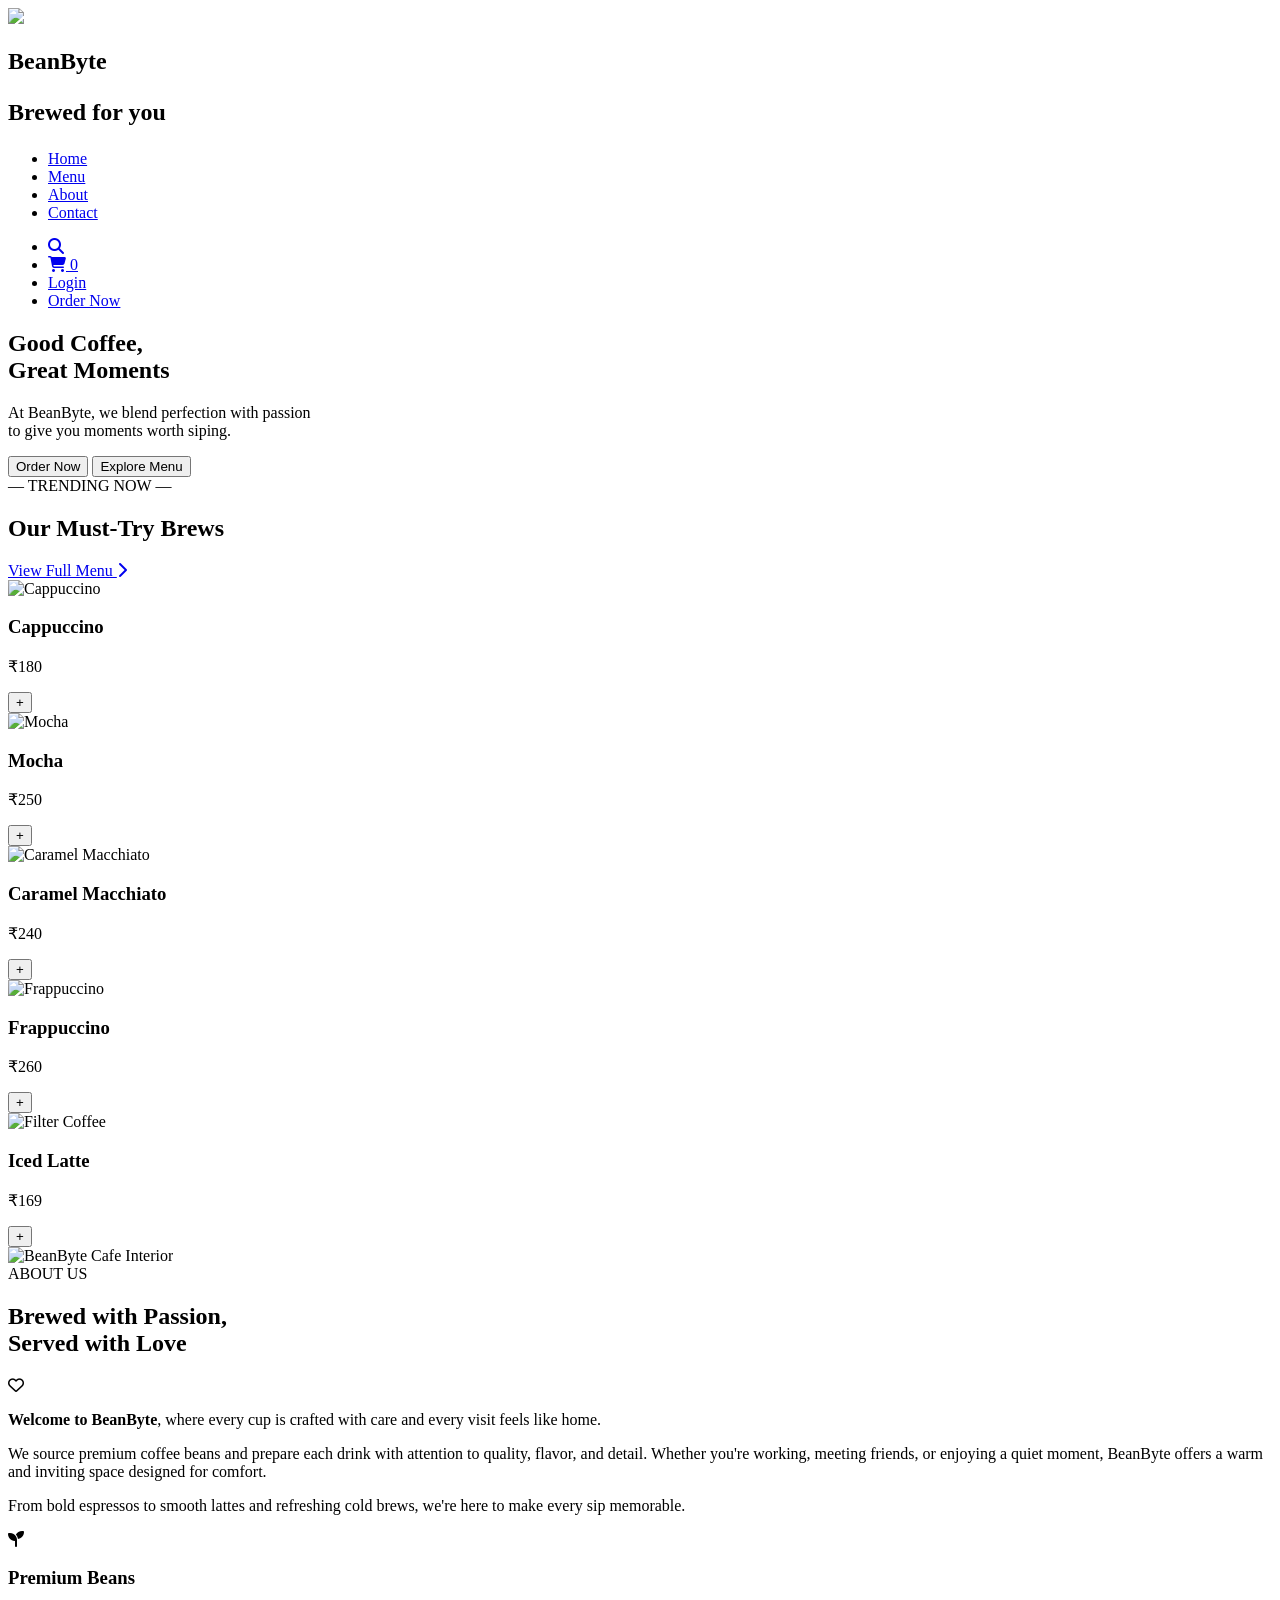
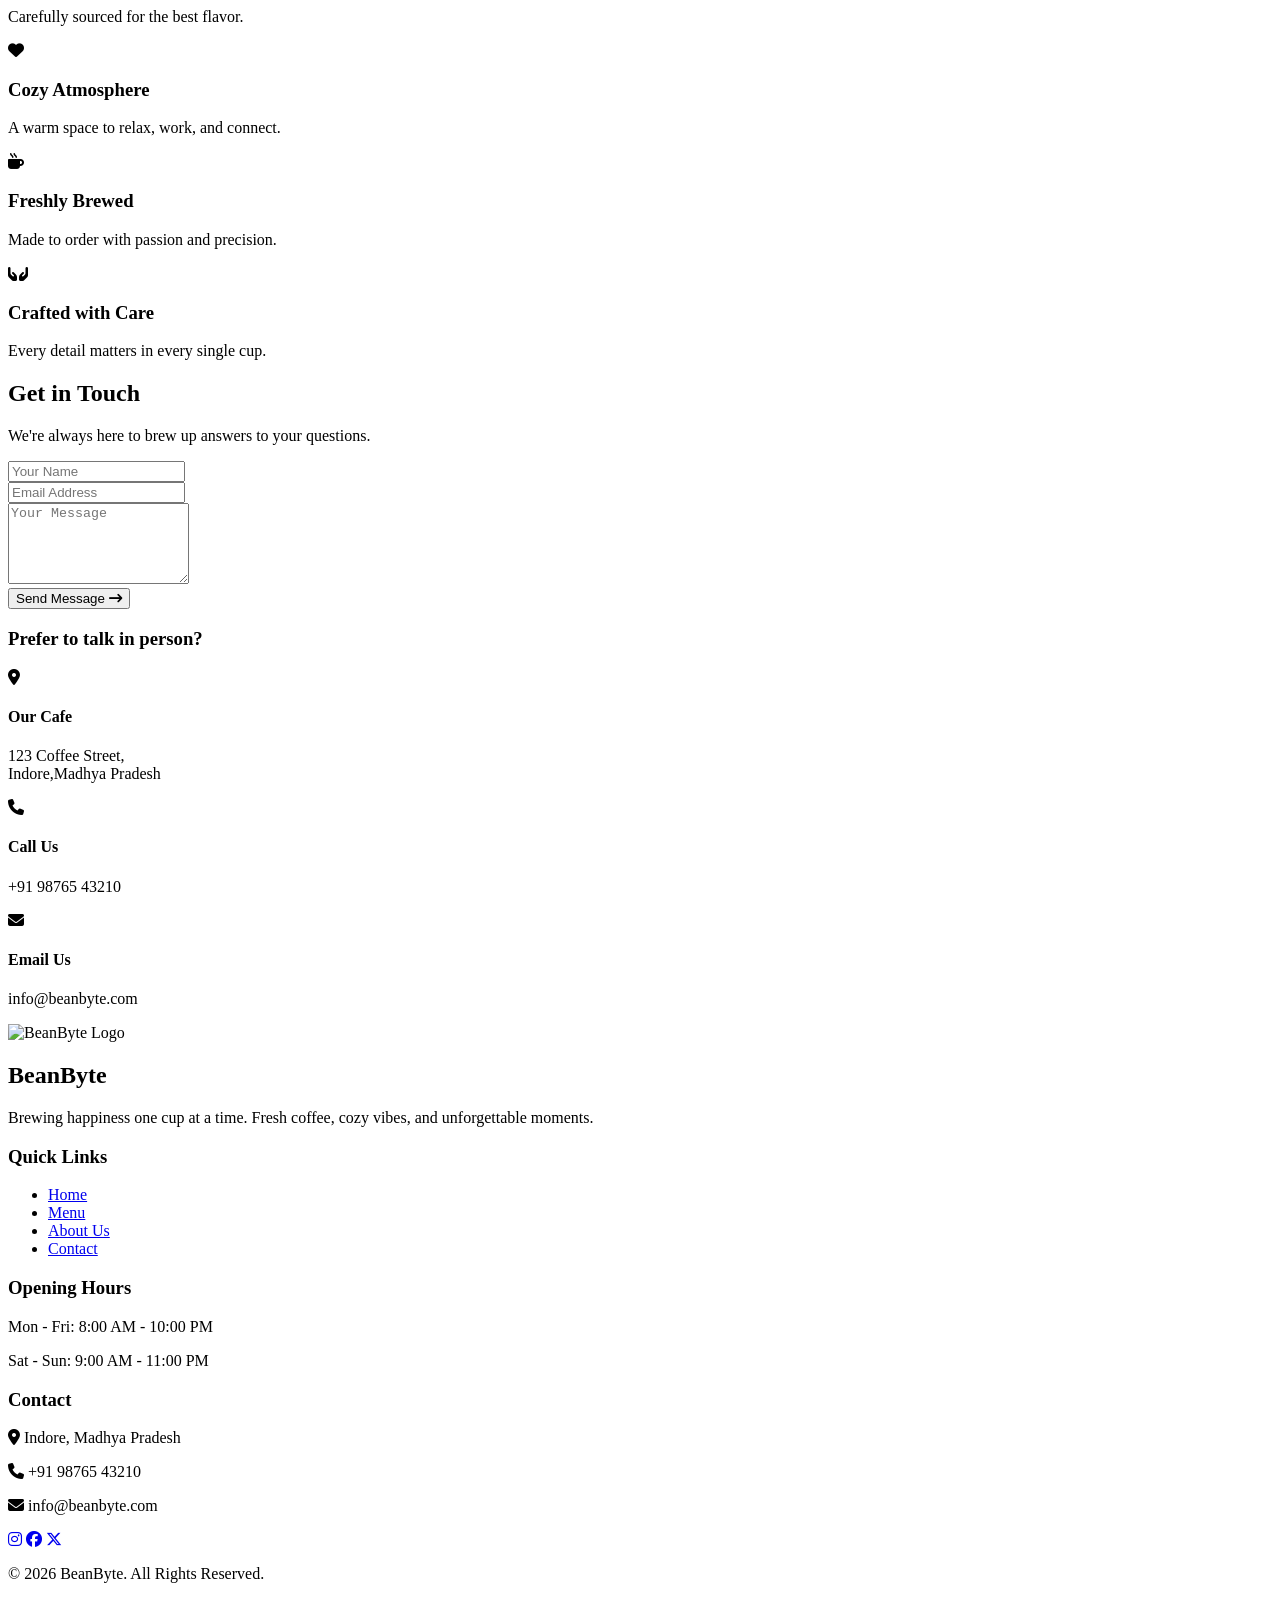
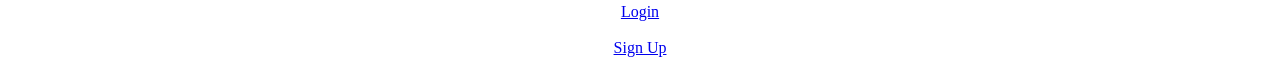
==== index.html @ 322aa50b "Update index.html" ====
<!DOCTYPE html>
<html lang="en">
<head>
    <meta charset="UTF-8">
    <meta name="viewport" content="width=device-width, initial-scale=1.0">
    <title>BeanByte Coffee Shop</title>

<link rel="stylesheet" href="style.css">

    <!-- Font Awesome (for cart icon) -->
    
    <link rel="stylesheet" href="https://cdnjs.cloudflare.com/ajax/libs/font-awesome/6.5.0/css/all.min.css">
</head>

<body>

<header>
    <nav class="navbar">

        <!-- Logo -->
        <div class="logo">
            <img src="logo.png">
            <h2>
     <span class="bean">Bean</span><span class="byte">Byte</span>
     <p class="tagline">Brewed for you</p>
</h2>


        </div>

        <!-- Navigation Links -->
        <ul class="nav-links">

            <li><a href="#home">Home</a></li>
            <li><a href="#">Menu</a></li>
            <li><a href="#about">About</a></li>
            <li><a href="#contact">Contact</a></li>
            
            </ul>
            <ul class="nav-actions">
            <li>
                <a href="#search">
                    <i class="fa-solid fa-magnifying-glass"></i>
                </a>
            </li>
            

            <!-- Cart Icon -->
            <li>
                <a href="#cart">
                    <i class="fa-solid fa-cart-shopping"></i>
                     <span id="cart-count">0</span>
                </a>
            </li>
            <li><a href="#"class="login-btn">Login</a></li>
            <li><a href="#">Order Now</a></li>

        </ul>

    </nav>
</header>

<!-- HERO SECTION -->
<section class="hero" id="home">

    <div class="hero-content">

        

        <h1><span class="coffee">Good Coffee,<br>Great</span>
             <span class="moments">Moments</span>
        </h1>

        <p>
            At BeanByte, we blend perfection with passion <br>
            to give you moments worth siping.
        </p>

        <div class="hero-buttons">
            <button>Order Now</button>
            <button>Explore Menu</button>
        </div>

    </div>

   

</section>
<section class="featured">
  
  <!-- New Header Section -->
  <div class="section-header">
    <!-- Centered Titles -->
    <div class="header-titles">
      <span class="trending-label">&mdash; TRENDING NOW &mdash;</span>
      <h2>Our Must-Try Brews</h2>
      <!-- Small decorative icon under the heading (replace with your actual icon/image) -->
     
    </div>

    <!-- Right-Aligned View Menu Button -->
    <a href="#" class="view-menu-link">
  View Full Menu 
  <span class="arrow-btn">
    <i class="fa-solid fa-chevron-right"></i>
  </span>
</a>
  </div>

  <!-- Your Existing Card Container -->
  <div class="card-container">

    <div class="card">
      <img src="cappuccino.jpeg" alt="Cappuccino">
      <h3>Cappuccino</h3>
      <p class="price">₹180</p>
      <button>+</button>
    </div>

    <div class="card">
      <img src="Mocha.png" alt="Mocha">
      <h3>Mocha</h3>
      <p class="price">₹250</p>
      <button>+</button>
    </div>

    <div class="card">
      <img src="Caramel Macchiato.png" alt="Caramel Macchiato">
      <h3>Caramel Macchiato</h3>
      <p class="price">₹240</p>
      <button>+</button>
    </div>

    <div class="card">
      <img src="Frappuccino.jpeg" alt="Frappuccino">
      <h3>Frappuccino</h3>
      <p class="price">₹260</p>
      <button>+</button>
    </div>

    <div class="card">
      <img src="Iced latte.png" alt="Filter Coffee">
      <h3>Iced Latte</h3>
      <p class="price">₹169</p>
      <button>+</button>
    </div>

  </div>




</section>


  <section id="about" class="about-section">
  <div class="about-container">
    
    <div class="about-main-content">
      
      <div class="about-image-col">
        <img src="cafe.jpeg" alt="BeanByte Cafe Interior">
      </div>
      
      <div class="about-text-col">
        <span class="about-sub-tag">ABOUT US</span>
        <h2>Brewed with Passion,<br>Served with Love</h2>
        
        <div class="about-divider">
          <span class="line"></span>
          <i class="fa-regular fa-heart"></i>
          <span class="line"></span>
        </div>
        
        <p><strong>Welcome to BeanByte</strong>, where every cup is crafted with care and every visit feels like home.</p>
        <p>We source premium coffee beans and prepare each drink with attention to quality, flavor, and detail. Whether you're working, meeting friends, or enjoying a quiet moment, BeanByte offers a warm and inviting space designed for comfort.</p>
        <p>From bold espressos to smooth lattes and refreshing cold brews, we're here to make every sip memorable.</p>
      </div>
      
    </div>

    <div class="about-features-grid">
      
      <div class="feature-card">
        <div class="feature-icon-circle">
          <i class="fa-solid fa-seedling"></i> </div>
        <h3>Premium Beans</h3>
        <p>Carefully sourced for the best flavor.</p>
      </div>

      <div class="feature-card">
        <div class="feature-icon-circle">
          <i class="fa-solid fa-heart"></i> </div>
        <h3>Cozy Atmosphere</h3>
        <p>A warm space to relax, work, and connect.</p>
      </div>

      <div class="feature-card">
        <div class="feature-icon-circle">
          <i class="fa-solid fa-mug-hot"></i> </div>
        <h3>Freshly Brewed</h3>
        <p>Made to order with passion and precision.</p>
      </div>

      <div class="feature-card">
        <div class="feature-icon-circle">
          <i class="fa-solid fa-hands-holding"></i> </div>
        <h3>Crafted with Care</h3>
        <p>Every detail matters in every single cup.</p>
      </div>

    </div>

  </div>
</section>



<section id="contact" class="contact-section">
  <div class="contact-container">
    
    <div class="contact-header">
      <h2>Get in Touch</h2>
      <p>We're always here to brew up answers to your questions.</p>
    </div>

    <div class="contact-content">
      
      <form action="#" method="post" class="contact-form">
        <div class="input-field">
          <input type="text" name="name" placeholder="Your Name" required>
        </div>

        <div class="input-field">
          <input type="email" name="email" placeholder="Email Address" required>
        </div>

        <div class="input-field">
          <textarea name="message" rows="5" placeholder="Your Message" required></textarea>
        </div>

        <button type="submit" class="send-message-btn">
          Send Message <i class="fa-solid fa-arrow-right-long"></i>
        </button>
      </form>

      <div class="contact-info-list">
        <h3>Prefer to talk in person?</h3>

        <div class="info-item">
          <div class="info-icon">
            <i class="fa-solid fa-location-dot"></i>
          </div>
          <div class="info-text">
            <h4>Our Cafe</h4>
            <p>123 Coffee Street,<br>Indore,Madhya Pradesh</p>
          </div>
        </div>

        <div class="info-item">
          <div class="info-icon">
            <i class="fa-solid fa-phone"></i>
          </div>
          <div class="info-text">
            <h4>Call Us</h4>
            <p>+91 98765 43210</p>
          </div>
        </div>

        <div class="info-item">
          <div class="info-icon">
            <i class="fa-solid fa-envelope"></i>
          </div>
          <div class="info-text">
            <h4>Email Us</h4>
            <p>info@beanbyte.com</p>
          </div>
        </div>
      </div>

    </div>
  </div>
</section>

<!-- Footer Section -->
<footer class="footer">

    <div class="footer-container">

        <!-- Logo & About -->
        <div class="footer-box">
              <div class="footer-logo">
        <img src="cup.png" alt="BeanByte Logo">
        <h2>BeanByte</h2>
    </div>
            <p>
                Brewing happiness one cup at a time.
                Fresh coffee, cozy vibes, and unforgettable moments.
            </p>
        </div>

        <!-- Quick Links -->
        <div class="footer-box">
            <h3>Quick Links</h3>
            <ul>
                <li><a href="#home">Home</a></li>
                <li><a href="#">Menu</a></li>
                <li><a href="#about">About Us</a></li>
      
                <li><a href="#contact">Contact</a></li>
            </ul>
        </div>

        <!-- Opening Hours -->
        <div class="footer-box">
            <h3>Opening Hours</h3>
            <p>Mon - Fri: 8:00 AM - 10:00 PM</p>
            <p>Sat - Sun: 9:00 AM - 11:00 PM</p>
        </div>

        <!-- Contact -->
      <!-- Contact -->
<div class="footer-box">
    <h3>Contact</h3>

    <p>
        <i class="fa-solid fa-location-dot"></i>
        Indore, Madhya Pradesh
    </p>

    <p>
        <i class="fa-solid fa-phone"></i>
        +91 98765 43210
    </p>

    <p>
        <i class="fa-solid fa-envelope"></i>
        info@beanbyte.com
    </p>
</div>
    </div>

    <!-- Social Media Icons -->
    <div class="social-icons">
        <a href="#"><i class="fa-brands fa-instagram"></i></a>
<a href="#"><i class="fa-brands fa-facebook"></i></a>
<a href="#"><i class="fa-brands fa-x-twitter"></i></a>
    </div>

    <!-- Copyright -->
    <div class="footer-bottom">
        <p>© 2026 BeanByte. All Rights Reserved.</p>
    </div>

</footer>

<script src="script.js"></script>
    <div style="text-align:center; margin:20px;">
    <a href="Login.html">Login</a>
    <br><br>
    <a href="signup.html">Sign Up</a>
</div>
</body>
    
</html>
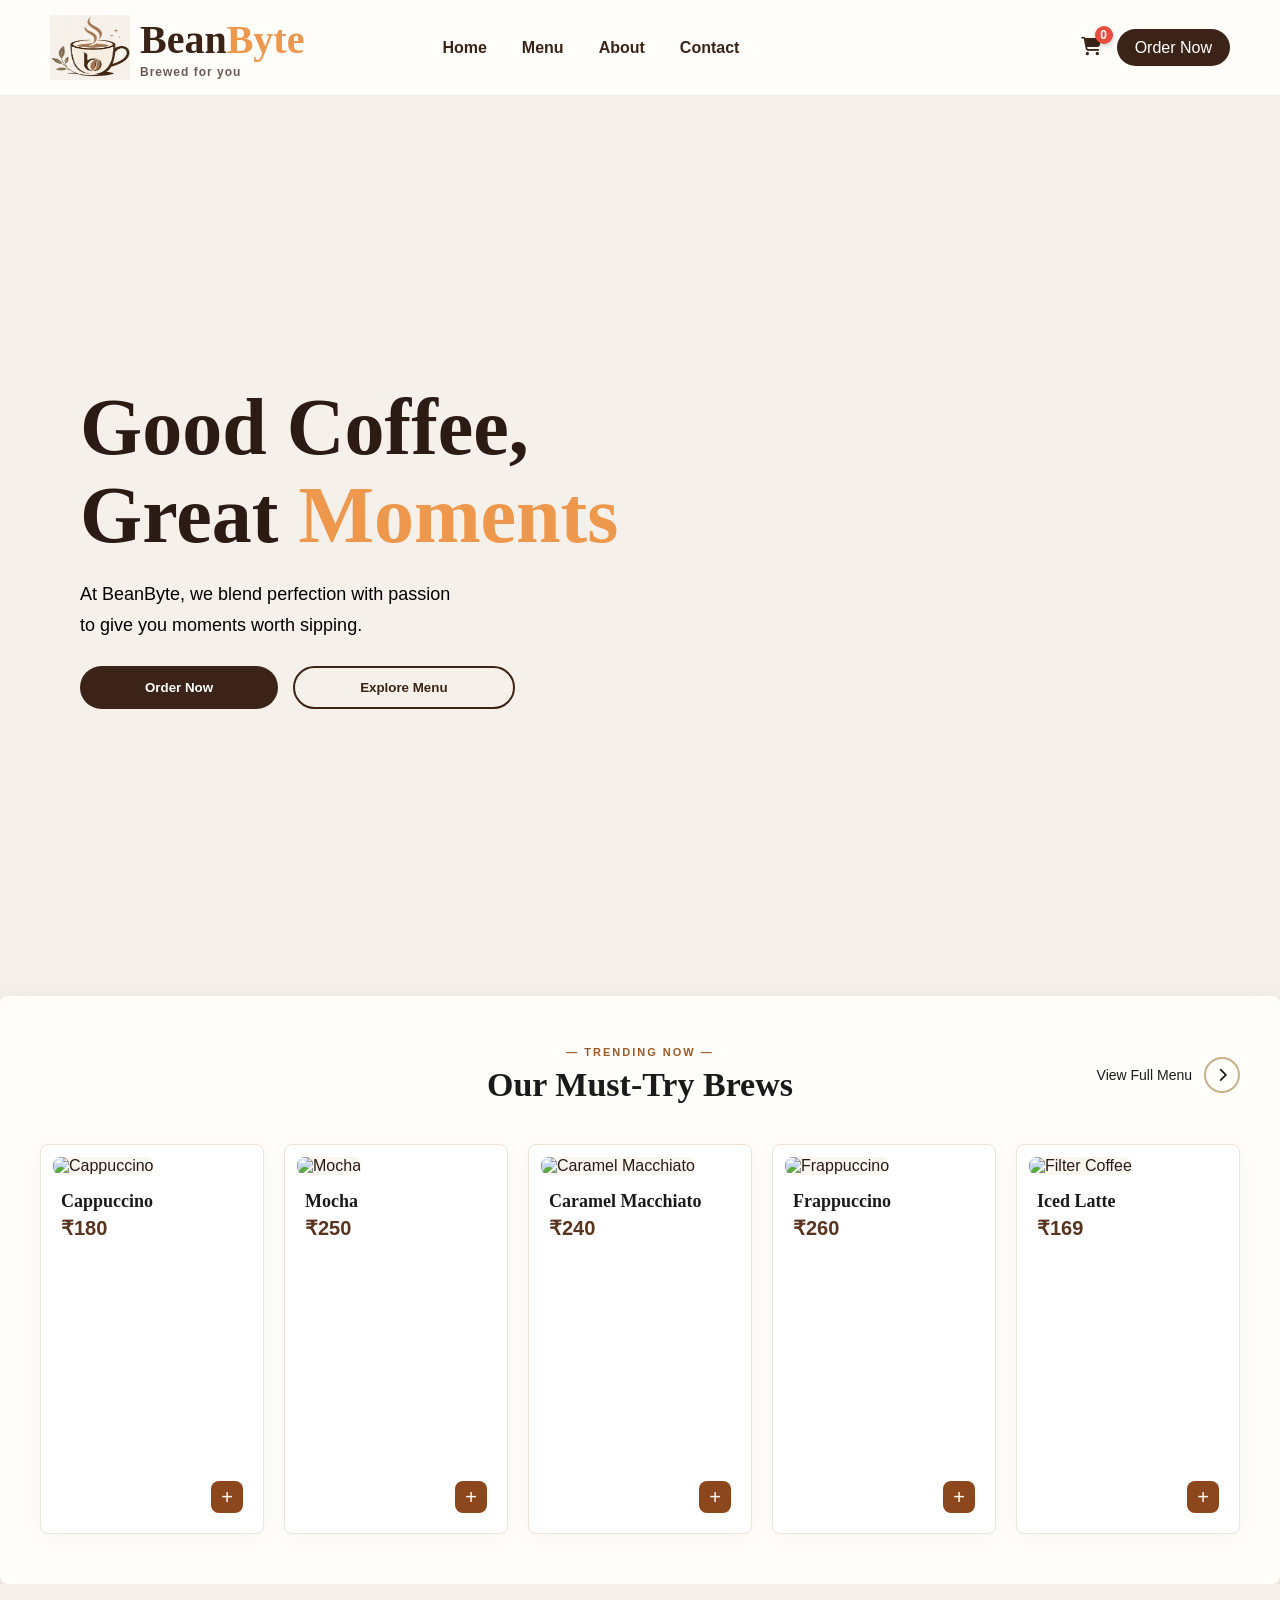
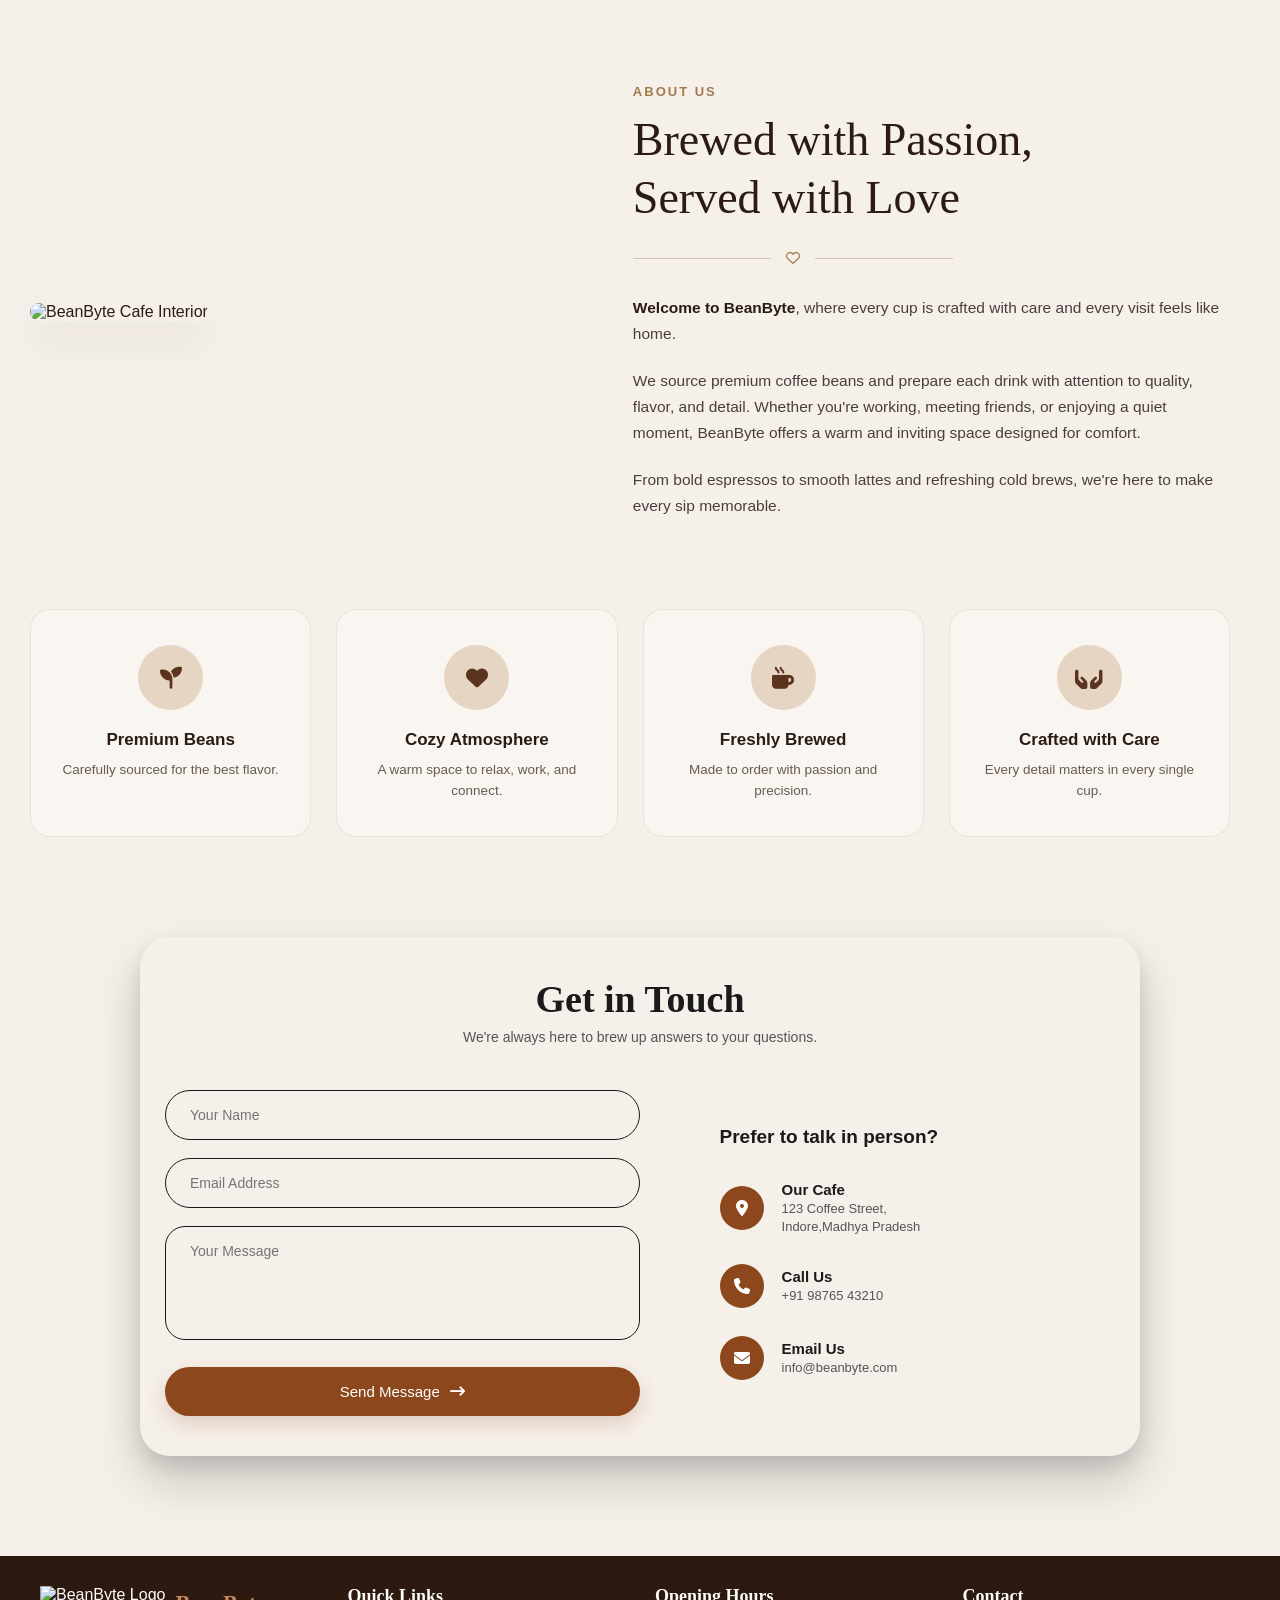
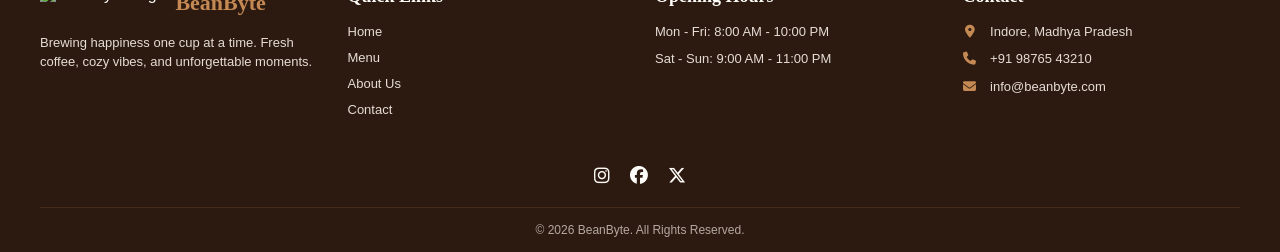
==== commit ee1d3346: "Add files via upload" ====
--- a/index.html
+++ b/index.html
@@ -1,365 +1,406 @@
-<!DOCTYPE html>
-<html lang="en">
-<head>
-    <meta charset="UTF-8">
-    <meta name="viewport" content="width=device-width, initial-scale=1.0">
-    <title>BeanByte Coffee Shop</title>
-
-<link rel="stylesheet" href="style.css">
-
-    <!-- Font Awesome (for cart icon) -->
-    
-    <link rel="stylesheet" href="https://cdnjs.cloudflare.com/ajax/libs/font-awesome/6.5.0/css/all.min.css">
-</head>
-
-<body>
-
-<header>
-    <nav class="navbar">
-
-        <!-- Logo -->
-        <div class="logo">
-            <img src="logo.png">
-            <h2>
-     <span class="bean">Bean</span><span class="byte">Byte</span>
-     <p class="tagline">Brewed for you</p>
-</h2>
-
-
-        </div>
-
-        <!-- Navigation Links -->
-        <ul class="nav-links">
-
-            <li><a href="#home">Home</a></li>
-            <li><a href="#">Menu</a></li>
-            <li><a href="#about">About</a></li>
-            <li><a href="#contact">Contact</a></li>
-            
-            </ul>
-            <ul class="nav-actions">
-            <li>
-                <a href="#search">
-                    <i class="fa-solid fa-magnifying-glass"></i>
-                </a>
-            </li>
-            
-
-            <!-- Cart Icon -->
-            <li>
-                <a href="#cart">
-                    <i class="fa-solid fa-cart-shopping"></i>
-                     <span id="cart-count">0</span>
-                </a>
-            </li>
-            <li><a href="#"class="login-btn">Login</a></li>
-            <li><a href="#">Order Now</a></li>
-
-        </ul>
-
-    </nav>
-</header>
-
-<!-- HERO SECTION -->
-<section class="hero" id="home">
-
-    <div class="hero-content">
-
-        
-
-        <h1><span class="coffee">Good Coffee,<br>Great</span>
-             <span class="moments">Moments</span>
-        </h1>
-
-        <p>
-            At BeanByte, we blend perfection with passion <br>
-            to give you moments worth siping.
-        </p>
-
-        <div class="hero-buttons">
-            <button>Order Now</button>
-            <button>Explore Menu</button>
-        </div>
-
-    </div>
-
-   
-
-</section>
-<section class="featured">
-  
-  <!-- New Header Section -->
-  <div class="section-header">
-    <!-- Centered Titles -->
-    <div class="header-titles">
-      <span class="trending-label">&mdash; TRENDING NOW &mdash;</span>
-      <h2>Our Must-Try Brews</h2>
-      <!-- Small decorative icon under the heading (replace with your actual icon/image) -->
-     
-    </div>
-
-    <!-- Right-Aligned View Menu Button -->
-    <a href="#" class="view-menu-link">
-  View Full Menu 
-  <span class="arrow-btn">
-    <i class="fa-solid fa-chevron-right"></i>
-  </span>
-</a>
-  </div>
-
-  <!-- Your Existing Card Container -->
-  <div class="card-container">
-
-    <div class="card">
-      <img src="cappuccino.jpeg" alt="Cappuccino">
-      <h3>Cappuccino</h3>
-      <p class="price">₹180</p>
-      <button>+</button>
-    </div>
-
-    <div class="card">
-      <img src="Mocha.png" alt="Mocha">
-      <h3>Mocha</h3>
-      <p class="price">₹250</p>
-      <button>+</button>
-    </div>
-
-    <div class="card">
-      <img src="Caramel Macchiato.png" alt="Caramel Macchiato">
-      <h3>Caramel Macchiato</h3>
-      <p class="price">₹240</p>
-      <button>+</button>
-    </div>
-
-    <div class="card">
-      <img src="Frappuccino.jpeg" alt="Frappuccino">
-      <h3>Frappuccino</h3>
-      <p class="price">₹260</p>
-      <button>+</button>
-    </div>
-
-    <div class="card">
-      <img src="Iced latte.png" alt="Filter Coffee">
-      <h3>Iced Latte</h3>
-      <p class="price">₹169</p>
-      <button>+</button>
-    </div>
-
-  </div>
-
-
-
-
-</section>
-
-
-  <section id="about" class="about-section">
-  <div class="about-container">
-    
-    <div class="about-main-content">
-      
-      <div class="about-image-col">
-        <img src="cafe.jpeg" alt="BeanByte Cafe Interior">
-      </div>
-      
-      <div class="about-text-col">
-        <span class="about-sub-tag">ABOUT US</span>
-        <h2>Brewed with Passion,<br>Served with Love</h2>
-        
-        <div class="about-divider">
-          <span class="line"></span>
-          <i class="fa-regular fa-heart"></i>
-          <span class="line"></span>
-        </div>
-        
-        <p><strong>Welcome to BeanByte</strong>, where every cup is crafted with care and every visit feels like home.</p>
-        <p>We source premium coffee beans and prepare each drink with attention to quality, flavor, and detail. Whether you're working, meeting friends, or enjoying a quiet moment, BeanByte offers a warm and inviting space designed for comfort.</p>
-        <p>From bold espressos to smooth lattes and refreshing cold brews, we're here to make every sip memorable.</p>
-      </div>
-      
-    </div>
-
-    <div class="about-features-grid">
-      
-      <div class="feature-card">
-        <div class="feature-icon-circle">
-          <i class="fa-solid fa-seedling"></i> </div>
-        <h3>Premium Beans</h3>
-        <p>Carefully sourced for the best flavor.</p>
-      </div>
-
-      <div class="feature-card">
-        <div class="feature-icon-circle">
-          <i class="fa-solid fa-heart"></i> </div>
-        <h3>Cozy Atmosphere</h3>
-        <p>A warm space to relax, work, and connect.</p>
-      </div>
-
-      <div class="feature-card">
-        <div class="feature-icon-circle">
-          <i class="fa-solid fa-mug-hot"></i> </div>
-        <h3>Freshly Brewed</h3>
-        <p>Made to order with passion and precision.</p>
-      </div>
-
-      <div class="feature-card">
-        <div class="feature-icon-circle">
-          <i class="fa-solid fa-hands-holding"></i> </div>
-        <h3>Crafted with Care</h3>
-        <p>Every detail matters in every single cup.</p>
-      </div>
-
-    </div>
-
-  </div>
-</section>
-
-
-
-<section id="contact" class="contact-section">
-  <div class="contact-container">
-    
-    <div class="contact-header">
-      <h2>Get in Touch</h2>
-      <p>We're always here to brew up answers to your questions.</p>
-    </div>
-
-    <div class="contact-content">
-      
-      <form action="#" method="post" class="contact-form">
-        <div class="input-field">
-          <input type="text" name="name" placeholder="Your Name" required>
-        </div>
-
-        <div class="input-field">
-          <input type="email" name="email" placeholder="Email Address" required>
-        </div>
-
-        <div class="input-field">
-          <textarea name="message" rows="5" placeholder="Your Message" required></textarea>
-        </div>
-
-        <button type="submit" class="send-message-btn">
-          Send Message <i class="fa-solid fa-arrow-right-long"></i>
-        </button>
-      </form>
-
-      <div class="contact-info-list">
-        <h3>Prefer to talk in person?</h3>
-
-        <div class="info-item">
-          <div class="info-icon">
-            <i class="fa-solid fa-location-dot"></i>
-          </div>
-          <div class="info-text">
-            <h4>Our Cafe</h4>
-            <p>123 Coffee Street,<br>Indore,Madhya Pradesh</p>
-          </div>
-        </div>
-
-        <div class="info-item">
-          <div class="info-icon">
-            <i class="fa-solid fa-phone"></i>
-          </div>
-          <div class="info-text">
-            <h4>Call Us</h4>
-            <p>+91 98765 43210</p>
-          </div>
-        </div>
-
-        <div class="info-item">
-          <div class="info-icon">
-            <i class="fa-solid fa-envelope"></i>
-          </div>
-          <div class="info-text">
-            <h4>Email Us</h4>
-            <p>info@beanbyte.com</p>
-          </div>
-        </div>
-      </div>
-
-    </div>
-  </div>
-</section>
-
-<!-- Footer Section -->
-<footer class="footer">
-
-    <div class="footer-container">
-
-        <!-- Logo & About -->
-        <div class="footer-box">
-              <div class="footer-logo">
-        <img src="cup.png" alt="BeanByte Logo">
-        <h2>BeanByte</h2>
-    </div>
-            <p>
-                Brewing happiness one cup at a time.
-                Fresh coffee, cozy vibes, and unforgettable moments.
-            </p>
-        </div>
-
-        <!-- Quick Links -->
-        <div class="footer-box">
-            <h3>Quick Links</h3>
-            <ul>
-                <li><a href="#home">Home</a></li>
-                <li><a href="#">Menu</a></li>
-                <li><a href="#about">About Us</a></li>
-      
-                <li><a href="#contact">Contact</a></li>
-            </ul>
-        </div>
-
-        <!-- Opening Hours -->
-        <div class="footer-box">
-            <h3>Opening Hours</h3>
-            <p>Mon - Fri: 8:00 AM - 10:00 PM</p>
-            <p>Sat - Sun: 9:00 AM - 11:00 PM</p>
-        </div>
-
-        <!-- Contact -->
-      <!-- Contact -->
-<div class="footer-box">
-    <h3>Contact</h3>
-
-    <p>
-        <i class="fa-solid fa-location-dot"></i>
-        Indore, Madhya Pradesh
-    </p>
-
-    <p>
-        <i class="fa-solid fa-phone"></i>
-        +91 98765 43210
-    </p>
-
-    <p>
-        <i class="fa-solid fa-envelope"></i>
-        info@beanbyte.com
-    </p>
-</div>
-    </div>
-
-    <!-- Social Media Icons -->
-    <div class="social-icons">
-        <a href="#"><i class="fa-brands fa-instagram"></i></a>
-<a href="#"><i class="fa-brands fa-facebook"></i></a>
-<a href="#"><i class="fa-brands fa-x-twitter"></i></a>
-    </div>
-
-    <!-- Copyright -->
-    <div class="footer-bottom">
-        <p>© 2026 BeanByte. All Rights Reserved.</p>
-    </div>
-
-</footer>
-
-<script src="script.js"></script>
-    <div style="text-align:center; margin:20px;">
-    <a href="Login.html">Login</a>
-    <br><br>
-    <a href="signup.html">Sign Up</a>
-</div>
-</body>
-    
-</html>
+<!DOCTYPE html>
+<html lang="en">
+<head>
+    <meta charset="UTF-8">
+    <meta name="viewport" content="width=device-width, initial-scale=1.0">
+    <title>BeanByte Coffee Shop</title>
+
+<link rel="stylesheet" href="style.css">
+
+    <!-- Font Awesome (for cart icon) -->
+    
+    <link rel="stylesheet" href="https://cdnjs.cloudflare.com/ajax/libs/font-awesome/6.5.0/css/all.min.css">
+</head>
+
+<body>
+
+<header>
+    <nav class="navbar">
+
+        <!-- Logo -->
+        <div class="logo">
+            <img src="logo.png">
+            <h2>
+     <span class="bean">Bean</span><span class="byte">Byte</span>
+     <p class="tagline">Brewed for you</p>
+</h2>
+
+
+        </div>
+
+        <!-- Navigation Links -->
+        <ul class="nav-links">
+
+            <li><a href="index.html">Home</a></li>
+            <li><a href="menu.html">Menu</a></li>
+            <li><a href="about.html">About</a></li>
+            <li><a href="contact.html">Contact</a></li>
+            
+            </ul>
+            <ul class="nav-actions">
+            
+
+            <!-- Cart Icon -->
+            <li>
+                <a href="#cart" id="cart-button">
+                    <i class="fa-solid fa-cart-shopping"></i>
+                     <span id="cart-count">0</span>
+                </a>
+            </li>
+            <li><a href="#" id="place-order-btn">Order Now</a></li>
+
+        </ul>
+
+    </nav>
+</header>
+
+<section class="cart-panel" id="cart-panel">
+  <div class="cart-panel-content">
+    <button class="close-cart-btn" id="close-cart-btn">&times;</button>
+    <h2>Your Cart</h2>
+    <div id="cart-items" class="cart-items"></div>
+    <form class="checkout-form" id="checkout-form">
+      <div class="checkout-grid">
+        <label>
+          Name
+          <input type="text" id="customer-name" placeholder="Your name" required>
+        </label>
+        <label>
+          Phone
+          <input type="tel" id="customer-phone" placeholder="+91 98765 43210" required>
+        </label>
+      </div>
+      <label>
+        Order type
+        <select id="fulfillment">
+          <option value="pickup">Pickup</option>
+          <option value="dine-in">Dine-in</option>
+        </select>
+      </label>
+    </form>
+    <div class="cart-footer">
+      <div class="cart-summary">Total: &#8377;<span id="cart-total">0</span></div>
+      <button id="confirm-order-btn" class="confirm-order-btn">Place Order</button>
+    </div>
+  </div>
+</section>
+
+<!-- HERO SECTION -->
+<section class="hero" id="home">
+
+    <div class="hero-content">
+
+        
+
+        <h1><span class="coffee">Good Coffee,<br>Great</span>
+             <span class="moments">Moments</span>
+        </h1>
+
+        <p>
+            At BeanByte, we blend perfection with passion <br>
+            to give you moments worth sipping.
+        </p>
+
+        <div class="hero-buttons">
+            <button>Order Now</button>
+            <button>Explore Menu</button>
+        </div>
+
+    </div>
+
+   
+
+</section>
+<section class="featured">
+  
+  <!-- New Header Section -->
+  <div class="section-header">
+    <!-- Centered Titles -->
+    <div class="header-titles">
+      <span class="trending-label">&mdash; TRENDING NOW &mdash;</span>
+      <h2>Our Must-Try Brews</h2>
+      <!-- Small decorative icon under the heading (replace with your actual icon/image) -->
+     
+    </div>
+
+    <!-- Right-Aligned View Menu Button -->
+    <a href="menu.html" class="view-menu-link">
+  View Full Menu 
+  <span class="arrow-btn">
+    <i class="fa-solid fa-chevron-right"></i>
+  </span>
+</a>
+  </div>
+
+  <!-- Your Existing Card Container -->
+  <div class="card-container">
+
+    <div class="card" data-id="cappuccino" data-price="180">
+      <img src="cappuccino.jpeg" alt="Cappuccino">
+      <h3>Cappuccino</h3>
+      <p class="price">&#8377;180</p>
+      <button>+</button>
+    </div>
+
+    <div class="card" data-id="mocha" data-price="250">
+      <img src="Mocha.png" alt="Mocha">
+      <h3>Mocha</h3>
+      <p class="price">&#8377;250</p>
+      <button>+</button>
+    </div>
+
+    <div class="card" data-id="caramel_macchiato" data-price="240">
+      <img src="Caramel Macchiato.png" alt="Caramel Macchiato">
+      <h3>Caramel Macchiato</h3>
+      <p class="price">&#8377;240</p>
+      <button>+</button>
+    </div>
+
+    <div class="card" data-id="frappuccino" data-price="260">
+      <img src="Frappuccino.jpeg" alt="Frappuccino">
+      <h3>Frappuccino</h3>
+      <p class="price">&#8377;260</p>
+      <button>+</button>
+    </div>
+
+    <div class="card" data-id="iced_latte" data-price="169">
+      <img src="Iced latte.png" alt="Filter Coffee">
+      <h3>Iced Latte</h3>
+      <p class="price">&#8377;169</p>
+      <button>+</button>
+    </div>
+
+  </div>
+
+
+
+
+</section>
+
+
+  <section id="about" class="about-section">
+  <div class="about-container">
+    
+    <div class="about-main-content">
+      
+      <div class="about-image-col">
+        <img src="cafe.jpeg" alt="BeanByte Cafe Interior">
+      </div>
+      
+      <div class="about-text-col">
+        <span class="about-sub-tag">ABOUT US</span>
+        <h2>Brewed with Passion,<br>Served with Love</h2>
+        
+        <div class="about-divider">
+          <span class="line"></span>
+          <i class="fa-regular fa-heart"></i>
+          <span class="line"></span>
+        </div>
+        
+        <p><strong>Welcome to BeanByte</strong>, where every cup is crafted with care and every visit feels like home.</p>
+        <p>We source premium coffee beans and prepare each drink with attention to quality, flavor, and detail. Whether you're working, meeting friends, or enjoying a quiet moment, BeanByte offers a warm and inviting space designed for comfort.</p>
+        <p>From bold espressos to smooth lattes and refreshing cold brews, we're here to make every sip memorable.</p>
+      </div>
+      
+    </div>
+
+    <div class="about-features-grid">
+      
+      <div class="feature-card">
+        <div class="feature-icon-circle">
+          <i class="fa-solid fa-seedling"></i> </div>
+        <h3>Premium Beans</h3>
+        <p>Carefully sourced for the best flavor.</p>
+      </div>
+
+      <div class="feature-card">
+        <div class="feature-icon-circle">
+          <i class="fa-solid fa-heart"></i> </div>
+        <h3>Cozy Atmosphere</h3>
+        <p>A warm space to relax, work, and connect.</p>
+      </div>
+
+      <div class="feature-card">
+        <div class="feature-icon-circle">
+          <i class="fa-solid fa-mug-hot"></i> </div>
+        <h3>Freshly Brewed</h3>
+        <p>Made to order with passion and precision.</p>
+      </div>
+
+      <div class="feature-card">
+        <div class="feature-icon-circle">
+          <i class="fa-solid fa-hands-holding"></i> </div>
+        <h3>Crafted with Care</h3>
+        <p>Every detail matters in every single cup.</p>
+      </div>
+
+    </div>
+
+  </div>
+</section>
+
+
+
+<section id="contact" class="contact-section">
+  <div class="contact-container">
+    
+    <div class="contact-header">
+      <h2>Get in Touch</h2>
+      <p>We're always here to brew up answers to your questions.</p>
+    </div>
+
+    <div class="contact-content">
+      
+      <form action="#" method="post" class="contact-form">
+        <div class="input-field">
+          <input type="text" name="name" placeholder="Your Name" required>
+        </div>
+
+        <div class="input-field">
+          <input type="email" name="email" placeholder="Email Address" required>
+        </div>
+
+        <div class="input-field">
+          <textarea name="message" rows="5" placeholder="Your Message" required></textarea>
+        </div>
+
+        <button type="submit" class="send-message-btn">
+          Send Message <i class="fa-solid fa-arrow-right-long"></i>
+        </button>
+      </form>
+
+      <div class="contact-info-list">
+        <h3>Prefer to talk in person?</h3>
+
+        <div class="info-item">
+          <div class="info-icon">
+            <i class="fa-solid fa-location-dot"></i>
+          </div>
+          <div class="info-text">
+            <h4>Our Cafe</h4>
+            <p>123 Coffee Street,<br>Indore,Madhya Pradesh</p>
+          </div>
+        </div>
+
+        <div class="info-item">
+          <div class="info-icon">
+            <i class="fa-solid fa-phone"></i>
+          </div>
+          <div class="info-text">
+            <h4>Call Us</h4>
+            <p>+91 98765 43210</p>
+          </div>
+        </div>
+
+        <div class="info-item">
+          <div class="info-icon">
+            <i class="fa-solid fa-envelope"></i>
+          </div>
+          <div class="info-text">
+            <h4>Email Us</h4>
+            <p>info@beanbyte.com</p>
+          </div>
+        </div>
+      </div>
+
+    </div>
+  </div>
+</section>
+
+<!-- Footer Section -->
+<footer class="footer">
+
+    <div class="footer-container">
+
+        <!-- Logo & About -->
+        <div class="footer-box">
+              <div class="footer-logo">
+        <img src="cup.png" alt="BeanByte Logo">
+        <h2>BeanByte</h2>
+    </div>
+            <p>
+                Brewing happiness one cup at a time.
+                Fresh coffee, cozy vibes, and unforgettable moments.
+            </p>
+        </div>
+
+        <!-- Quick Links -->
+        <div class="footer-box">
+            <h3>Quick Links</h3>
+            <ul>
+                <li><a href="index.html">Home</a></li>
+                <li><a href="menu.html">Menu</a></li>
+                <li><a href="about.html">About Us</a></li>
+      
+                <li><a href="contact.html">Contact</a></li>
+            </ul>
+        </div>
+
+        <!-- Opening Hours -->
+        <div class="footer-box">
+            <h3>Opening Hours</h3>
+            <p>Mon - Fri: 8:00 AM - 10:00 PM</p>
+            <p>Sat - Sun: 9:00 AM - 11:00 PM</p>
+        </div>
+
+        <!-- Contact -->
+      <!-- Contact -->
+<div class="footer-box">
+    <h3>Contact</h3>
+
+    <p>
+        <i class="fa-solid fa-location-dot"></i>
+        Indore, Madhya Pradesh
+    </p>
+
+    <p>
+        <i class="fa-solid fa-phone"></i>
+        +91 98765 43210
+    </p>
+
+    <p>
+        <i class="fa-solid fa-envelope"></i>
+        info@beanbyte.com
+    </p>
+</div>
+    </div>
+
+    <!-- Social Media Icons -->
+    <div class="social-icons">
+        <a href="#"><i class="fa-brands fa-instagram"></i></a>
+<a href="#"><i class="fa-brands fa-facebook"></i></a>
+<a href="#"><i class="fa-brands fa-x-twitter"></i></a>
+    </div>
+
+    <!-- Copyright -->
+    <div class="footer-bottom">
+        <p>&copy; 2026 BeanByte. All Rights Reserved.</p>
+    </div>
+
+</footer>
+
+<!-- Bill Modal -->
+<div id="bill-modal" class="bill-modal">
+  <div class="bill-content" id="bill-content">
+      <h2>BeanByte Receipt</h2>
+      <hr>
+      <p><strong>Order ID:</strong> #<span id="bill-order-id"></span></p>
+      <p><strong>Customer:</strong> <span id="bill-customer-name"></span></p>
+      <p><strong>Phone:</strong> <span id="bill-customer-phone"></span></p>
+      <p><strong>Type:</strong> <span id="bill-fulfillment" style="text-transform: capitalize;"></span></p>
+      <hr>
+      <div id="bill-items">
+          <!-- Items dynamically injected here -->
+      </div>
+      <hr>
+      <h3>Total: &#8377;<span id="bill-total"></span></h3>
+      <div class="bill-actions no-print">
+          <button onclick="window.print()">Print Bill</button>
+          <button id="close-bill-btn">Close</button>
+      </div>
+  </div>
+</div>
+
+<script src="script.js"></script>
+</body>
+</html>
--- a/style.css
+++ b/style.css
@@ -0,0 +1,1454 @@
+/* ===== GLOBAL ===== */
+* {
+    margin: 0;
+    padding: 0;
+    box-sizing: border-box;
+    font-family: "Poppins", sans-serif;
+      background:#F6F0EA;
+}
+
+body {
+    background:#F6F0EA;
+    color: #2b1b14;
+}
+
+.page-main {
+    min-height: 70vh;
+}
+
+.menu-page-section {
+    margin-top: 50px;
+    margin-bottom: 50px;
+}
+
+/* ===== NAVBAR ===== */
+header {
+    background: rgba(255, 255, 255, 0.8);
+    backdrop-filter: blur(10px);
+    position: sticky;
+    top: 0;
+    z-index: 1000;
+    border-bottom: 1px solid #eee;
+}
+
+.navbar {
+    display: flex;
+    justify-content: space-between;
+    align-items: center;
+    padding: 15px 50px;
+}
+
+/* Logo */
+.logo {
+    display: flex;
+    align-items: center;
+    gap: 10px;
+    text-align: center;
+    
+}
+
+
+.logo img{
+width: 80px; 
+display: block;
+height:65px;   /* aspect ratio maintain rahe */
+
+}
+
+.logo h2  {
+    font-size: 27px;
+    margin: 0;
+    padding:0;
+    
+}
+.logo p{
+text-align: left;
+letter-spacing: 1px;
+color: #695b53;
+}
+.bean {
+    color: #3b2417; 
+    margin: 0;
+    font-size: 40px;
+    font-weight: bold;
+    font-family: serif;
+}
+
+
+.byte {
+    color: #ED984C;   /* light caramel orange */
+    font-size: 40px;
+    font-weight:bold;
+    font-family: serif;
+   
+}
+.tagline{
+    margin: 2px 0 0 0;   /* VERY IMPORTANT */
+    font-size: 12px;
+    color: #010101;
+    letter-spacing: 1px;
+}
+
+
+/* Nav Links */
+.nav-links {
+    display: flex;
+    align-items: center;
+    gap: 35px;
+    list-style: none;
+    justify-content: center;
+    flex:3 ;
+    
+    
+}
+
+.nav-links li a {
+    text-decoration: none;
+    color: #3b2417;
+    font-weight: 700;
+    font-size: 16px;
+    transition: 0.3s;
+
+   
+}
+
+.nav-links li a:hover {
+    color: #a35a2a;
+}
+
+.nav-actions{
+    display: flex;
+    align-items: center;
+    gap: 25px;
+    list-style: none;
+    justify-content: flex-end;
+    flex: 1.5;
+}
+.nav-actions li a {
+      text-decoration: none;
+    color: #3b2417;
+    font-weight: 700;
+    font-size: 16px;
+    transition: 0.3s;
+}
+.nav-actions li a:hover {
+    color: #a35a2a;
+}
+
+/* Icons */
+.nav-actions i {
+    font-size: 18px;
+    color: #3b2417;
+    cursor: pointer;
+    transition: 0.3s;
+    
+
+}
+
+.nav-actions i:hover {
+    color: #a35a2a;
+}
+
+/* Order Button in Navbar */
+.nav-actions li:last-child a {
+    background: #3b2417;
+    color: white;
+    padding: 10px 18px;
+    border-radius: 25px;
+    font-weight: 500;
+    transition: 0.3s;
+    text-decoration: none;
+   
+}
+
+.nav-actions li:last-child a:hover {
+    background: #5a341f;
+}
+.nav-actions a[href="#cart"] {
+    display: inline-flex;
+    align-items: center;
+    justify-content: center;
+    text-decoration: none;
+    position: relative; 
+}
+#cart-count {
+    position: absolute;
+    top: -12px;       /* Moves badge slightly above the icon */
+    right: -12px;     /* Moves badge slightly to the right of the icon */
+    
+    /* Colors */
+    background-color: #e74c3c; /* Vibrant red notification alert */
+    color: #ffffff;            /* White text */
+    
+    /* Typography */
+    font-size: 0.75rem;
+    font-weight: bold;
+    font-family: sans-serif;
+    
+    /* Shape & Sizing */
+    min-width: 18px;
+    height: 18px;
+    border-radius: 50%; /* Perfect circle */
+    padding: 2px;       /* Keeps it balanced when numbers go to double digits */
+    
+    /* Perfect Center Alignment for the text inside */
+    display: flex;
+    align-items: center;
+    justify-content: center;
+    
+    /* Smooth pop animation when page loads */
+    box-shadow: 0 2px 5px rgba(0, 0, 0, 0.2);
+    pointer-events: none; /* Mouse clicks pass through directly to the anchor link */
+}
+
+
+
+.cart-panel {
+    position: fixed;
+    inset: 0;
+    background: rgba(0, 0, 0, 0.45);
+    display: none;
+    justify-content: center;
+    align-items: center;
+    z-index: 2000;
+    padding: 20px;
+}
+
+.cart-panel.active {
+    display: flex;
+}
+
+.cart-panel-content {
+    width: min(560px, 100%);
+    background: #fff;
+    border-radius: 24px;
+    padding: 32px;
+    box-shadow: 0 30px 60px rgba(0, 0, 0, 0.18);
+    position: relative;
+}
+
+.close-cart-btn {
+    position: absolute;
+    top: 18px;
+    right: 18px;
+    width: 38px;
+    height: 38px;
+    border: none;
+    border-radius: 50%;
+    background: #3b2417;
+    color: white;
+    font-size: 24px;
+    cursor: pointer;
+}
+
+.cart-items {
+    margin-top: 24px;
+    display: grid;
+    gap: 16px;
+    max-height: 320px;
+    overflow-y: auto;
+}
+
+.cart-item {
+    display: flex;
+    justify-content: space-between;
+    align-items: center;
+    background: #f7f3ef;
+    padding: 16px;
+    border-radius: 18px;
+}
+
+.cart-item strong {
+    display: block;
+    margin-bottom: 6px;
+    font-size: 16px;
+}
+
+.cart-item p {
+    margin: 0;
+    color: #5f4a3c;
+}
+
+.remove-item-btn {
+    width: 36px;
+    height: 36px;
+    border: none;
+    border-radius: 50%;
+    background: #e74c3c;
+    color: white;
+    font-size: 18px;
+    cursor: pointer;
+}
+
+.cart-footer {
+    margin-top: 28px;
+    display: flex;
+    align-items: center;
+    justify-content: space-between;
+    gap: 20px;
+    flex-wrap: wrap;
+}
+
+.cart-summary {
+    font-size: 22px;
+    font-weight: 700;
+}
+
+.confirm-order-btn {
+    background: #3b2417;
+    color: white;
+    border: none;
+    border-radius: 30px;
+    padding: 14px 26px;
+    font-size: 16px;
+    cursor: pointer;
+}
+
+.confirm-order-btn:disabled {
+    background: #a39a94;
+    cursor: not-allowed;
+}
+
+.empty-cart {
+    font-size: 16px;
+    color: #5f4a3c;
+    line-height: 1.6;
+}
+
+
+/* ===== HERO SECTION ===== */
+.hero {
+    
+    height: 100vh;
+
+    background-image:url("coffee.png");
+
+    background-size: cover;
+    background-position: center;
+    background-repeat: no-repeat;
+
+    display: flex;
+    align-items: center;
+
+    padding: 0 80px;
+
+    position: relative;
+}
+
+
+/* Left Content */
+.hero-content {
+    background: transparent;
+    position: relative;
+    z-index: 2;
+    max-width: 600px;
+}
+
+.hero-content h1 {
+    font-size: 80px;
+    line-height: 1.1;
+    color: #2b1b14;
+    margin-bottom: 20px;
+    font-family: serif;
+    background: transparent;
+    
+}
+
+.moments{
+    color:#ED984C;
+    background: transparent;
+    font-family: serif;
+}
+.coffee{
+    background: transparent;
+    font-family: serif;
+}
+
+.hero-content p {
+    font-size: 18px;
+    color: #6b5b53;
+    margin-bottom: 25px;
+    line-height: 1.7;
+    color: black;
+    background: transparent;
+}
+
+/* Buttons */
+.hero-buttons {
+    display: flex;
+    gap: 15px;
+    background: transparent;
+}
+
+.hero-buttons button {
+    padding: 12px 65px;
+    border-radius: 30px;
+    border: none;
+    cursor: pointer;
+    font-weight: 700;
+    transition: 0.5s;
+}
+
+/* Primary Button */
+.hero-buttons button:first-child {
+    background: #3b2417;
+    color: white;
+}
+
+.hero-buttons button:first-child:hover {
+    background: #5a341f;
+}
+
+/* Secondary Button */
+.hero-buttons button:last-child {
+    background: transparent;
+    border: 2px solid #3b2417;
+    color: #3b2417;
+}
+
+.hero-buttons button:last-child:hover {
+    background: #3b2417;
+    color: white;
+}
+
+/* Right Image */
+.hero-image img {
+    width: 450px;
+    border-radius: 20px;
+    box-shadow: 0 20px 40px rgba(0,0,0,0.1);
+}
+
+
+/* --- Google Fonts --- */
+@import url('https://fonts.googleapis.com/css2?family=Playfair+Display:wght@600&family=Poppins:wght@400;500;600&display=swap');
+
+/* --- Main Section Styling --- */
+.featured {
+  font-family: 'Poppins', sans-serif;
+  background-color: #fffdfa; /* Matches the soft off-white background */
+  padding: 50px 40px;
+  border-radius: 30px;
+  max-width: 1400px;
+  margin: 0 auto;
+  box-shadow: 0 20px 60px rgba(0, 0, 0, 0.15) 0 4px 15px rgba(0, 0, 0, 0.8);
+}
+
+/* --- Header Section --- */
+.section-header {
+  display: flex;
+  justify-content: center;
+  align-items: center;
+  margin-bottom: 40px;
+  position: relative;
+  background: transparent;
+}
+
+.header-titles {
+  display: flex;
+  flex-direction: column;
+  align-items: center;
+  gap: 8px;
+  background: transparent;
+}
+
+.trending-label {
+  font-size: 11px;
+  font-weight: 600;
+  color: #9C5B29; /* Warm brown */
+  text-transform: uppercase;
+  letter-spacing: 2px;
+  background: transparent;
+}
+
+.header-titles h2 {
+  font-family: 'Playfair Display', serif;
+  font-size: 34px;
+  color: #1A1A1A;
+  margin: 0;
+  font-weight: 600;
+  background: transparent;
+}
+
+.decorative-icon img {
+  width: 80px;
+  height: auto;
+  opacity: 0.8;
+  
+}
+
+/* --- View Full Menu Button --- */
+.view-menu-link {
+  position: absolute;
+  right: 0;
+  display: flex;
+  align-items: center;
+  gap: 12px;
+  text-decoration: none;
+  font-size: 14px;
+  font-weight: 500;
+  color: #1A1A1A;
+  transition: opacity 0.3s ease;
+  background: transparent;
+  
+}
+
+.view-menu-link:hover {
+  opacity: 0.7;
+}
+.arrow-btn {
+  display: inline-flex;
+  justify-content: center;
+  align-items: center;
+  width: 36px;
+  height: 36px;
+  border-radius: 50%;
+  border: 2px solid #C6B18B;
+  background-color: transparent;
+  color: #1A1A1A;
+  transition: all 0.3s ease;
+}
+
+
+
+/* --- Cards Container --- */
+.card-container {
+  display: flex;
+  gap: 20px;
+  justify-content: space-between;
+  background-color: transparent;
+  
+}
+
+/* --- Individual Card Styling --- */
+.card {
+  background-color: #ffffff;
+  border-radius: 20px;
+  padding: 12px;
+  width: 100%;
+  box-shadow: 0 4px 20px rgba(0, 0, 0, 0.03);
+  position: relative; /* Crucial for placing the '+' button */
+  transition: transform 0.3s ease, box-shadow 0.3s ease;
+ 
+}
+
+.card:hover {
+  transform: translateY(-5px);
+  box-shadow: 0 8px 25px rgba(0, 0, 0, 0.08);
+}
+
+.card img {
+  width: 100%;
+  aspect-ratio: 1; /* Keeps the images perfectly square */
+  object-fit: cover;
+  border-radius: 16px; /* Inner border radius for the image */
+  background-color: #f9f6f0; 
+}
+
+.card h3 {
+  font-family: 'Playfair Display', serif;
+  font-size: 18px;
+  color: #1A1A1A;
+  margin-top: 16px;
+  margin-bottom: 4px;
+  padding: 0 8px;
+  background-color: transparent;
+}
+
+.card .price {
+  font-size: 20px;
+  font-weight: 700;
+  color: #5a341f;
+  padding: 0 8px;
+  margin-bottom: 8px;
+  background: transparent;
+}
+
+/* --- The Add (+) Button --- */
+.card button {
+  position: absolute;
+  bottom: 20px;
+  right: 20px;
+  width: 32px;
+  height: 32px;
+  border-radius: 50%;
+  background-color: #8C471C; /* Matches the dark brown button */
+  color: #ffffff;
+  border: none;
+  font-size: 20px;
+  display: flex;
+  justify-content: center;
+  align-items: center;
+  cursor: pointer;
+  transition: background-color 0.2s ease, transform 0.2s ease;
+}
+
+.card button:hover {
+  background-color: #6e3614;
+  transform: scale(1.05);
+}
+
+/* --- Responsive Adjustments for Mobile --- */
+@media (max-width: 900px) {
+  .section-header {
+    flex-direction: column;
+    gap: 20px;
+  }
+
+  .view-menu-link {
+    position: static; /* Removes absolute positioning so it stacks centered */
+  }
+
+  .card-container {
+    flex-wrap: wrap; /* Allows cards to wrap to the next line on small screens */
+  }
+
+  .card {
+    width: calc(50% - 10px); /* 2 cards per row on tablets */
+  }
+}
+
+@media (max-width: 600px) {
+  .card {
+    width: 100%; /* 1 card per row on small phones */
+  }
+}
+
+.contact-section {
+  font-family: 'Poppins', sans-serif;
+  padding: 60px 20px;
+  background-color: #F6F0EA;
+}
+
+/* Main Outer Container with Dark Prominent Shadow */
+.contact-container {
+  background-color: #fffdfb;
+  max-width: 1000px; /* 2 columns ke liye width ko thoda adjust kiya hai */
+  margin: 40px auto;
+  padding: 50px 60px;
+  border-radius: 30px;
+  /* Heavy prominent shadow jaisa aapne pehle manga tha */
+  box-shadow: 0 25px 50px rgba(0, 0, 0, 0.18), 
+              0 10px 20px rgba(0, 0, 0, 0.10);
+  position: relative;
+   background: transparent;
+}
+
+/* Header Section Styling */
+.contact-header {
+  text-align: center;
+  margin-bottom: 45px;
+  background: transparent;
+}
+
+.contact-header h2 {
+  font-family: 'Playfair Display', serif;
+  font-size: 38px;
+  color: #1A1A1A;
+  margin-bottom: 8px;
+  background: transparent;
+}
+
+.contact-header p {
+  font-size: 14px;
+  color: #555555;
+  background: transparent;
+}
+
+/* 2-Column Layout Setup */
+.contact-content {
+  display: flex;
+  justify-content: space-between;
+  align-items: center; /* Dono sides vertical center rahengi */
+  gap: 60px; /* Form aur Info ke beech ka gap */
+   background: transparent;
+}
+
+/* --- Form Fields Styling --- */
+.contact-form {
+  flex: 1.2; /* Form thoda zyada chauwda dikhega */
+  display: flex;
+  flex-direction: column;
+  gap: 18px;
+   background: transparent;
+}
+
+.input-field input,
+.input-field textarea {
+  width: 100%;
+  padding: 16px 24px;
+  border: 1.5px solid #1A1A1A;
+  border-radius: 25px;
+  font-family: 'Poppins', sans-serif;
+  font-size: 14px;
+  background-color: transparent;
+  color: #1A1A1A;
+  outline: none;
+  transition: all 0.3s ease;
+}
+
+  .contact-container {
+    padding: 40px 25px;
+  }
+
+  .contact-info-list {
+    padding-left: 0;
+    width: 100%;
+  }
+
+
+
+
+.input-field textarea {
+  border-radius: 20px;
+  resize: none;
+}
+
+.input-field input:focus,
+.input-field textarea:focus {
+  background-color: #ffffff;
+  box-shadow: 0 4px 12px rgba(0,0,0,0.05);
+}
+
+/* Button Styling */
+.send-message-btn {
+  background-color: #8C471C;
+  color: #ffffff;
+  border: none;
+  border-radius: 30px;
+  padding: 16px;
+  font-size: 15px;
+  font-weight: 500;
+  font-family: 'Poppins', sans-serif;
+  cursor: pointer;
+  display: flex;
+  justify-content: center;
+  align-items: center;
+  gap: 10px;
+  box-shadow: 0 8px 20px rgba(140, 71, 28, 0.2);
+  transition: all 0.3s ease;
+  margin-top: 5px;
+}
+
+.send-message-btn:hover {
+  background-color: #6e3614;
+  transform: translateY(-2px);
+}
+
+/* --- Info Details Column Styling --- */
+.contact-info-list {
+  flex: 1;
+  display: flex;
+  flex-direction: column;
+  gap: 28px;
+  padding-left: 20px;
+}
+
+.contact-info-list h3 {
+  font-size: 19px;
+  color: #1A1A1A;
+  margin-bottom: 5px;
+  font-weight: 600;
+}
+
+.info-item {
+  display: flex;
+  align-items: center;
+  gap: 18px;
+}
+
+/* Rounded Brown Icons */
+.info-icon {
+  background-color: #8C471C;
+  color: #ffffff;
+  width: 44px;
+  height: 44px;
+  border-radius: 50%;
+  display: flex;
+  justify-content: center;
+  align-items: center;
+  font-size: 16px;
+  flex-shrink: 0;
+}
+
+.info-text h4 {
+  font-size: 15px;
+  color: #1A1A1A;
+  margin: 0 0 2px 0;
+  font-weight: 600;
+}
+
+.info-text p {
+  font-size: 13px;
+  color: #555555;
+  margin: 0;
+  line-height: 1.4;
+}
+/* --- Fix to remove background from all icons --- */
+.send-message-btn i,
+.info-icon i {
+  background: transparent !important;
+  background-color: transparent !important;
+  box-shadow: none !important;
+  border: none !important;
+  border-radius: 0 !important;
+  display: inline-block !important; /* ensures proper alignment */
+}
+
+
+/* Mobile Responsive */
+@media (max-width: 768px) {
+  .contact-content {
+    flex-direction: column; /* Mobile par ek ke neeche ek aa jayenge */
+    gap: 40px;
+  }
+  
+  .contact-container {
+    padding: 40px 25px;
+  }
+
+  .contact-info-list {
+    padding-left: 0;
+    width: 100%;
+  }
+}
+/* ===================================================
+   ===== ABOUT US SECTION STYLES =====
+   =================================================== */
+.about-section {
+    padding: 100px 20px 0px 0px;
+    background-color: #F6F0EA; /* Mockup se matched cream tone */
+    position: relative;
+}
+
+.about-container {
+    max-width: 1200px;
+    margin: 0 auto;
+}
+
+/* --- Top Row: Flex Layout --- */
+.about-main-content {
+    display: flex;
+    align-items: center;
+    gap: 60px;
+    margin-bottom: 70px;
+}
+
+/* Left Image Column */
+.about-image-col {
+    flex: 1;
+}
+
+.about-image-col img {
+    width: 100%;
+    height: 480px;
+    object-fit: cover;
+    border-radius: 35px; /* Mockup jaisa clean rounded curve */
+    box-shadow: 0 20px 40px rgba(43, 27, 20, 0.08);
+}
+
+/* Right Text Column */
+.about-text-col {
+    flex: 1.1;
+}
+
+.about-sub-tag {
+    font-size: 13px;
+    font-weight: 600;
+    letter-spacing: 2px;
+    color: #A37A4C; /* Premium goldish brown tint */
+    display: block;
+    margin-bottom: 12px;
+}
+
+.about-text-col h2 {
+    font-family: serif; /* Elegant classic font feel */
+    font-size: 46px;
+    color: #2b1b14;
+    line-height: 1.25;
+    font-weight: 500;
+}
+
+/* Heart Decorative Divider Line */
+.about-divider {
+    display: flex;
+    align-items: center;
+    gap: 15px;
+    margin: 25px 0 30px 0;
+    max-width: 320px; /* Line ki length set karne ke liye */
+}
+
+.about-divider .line {
+    flex: 1;
+    height: 1px;
+    background-color: #D9C3B0;
+}
+
+.about-divider i {
+    color: #A37A4C;
+    font-size: 14px;
+    background: transparent !important; /* Icon box fix */
+}
+
+/* Paragraphs */
+.about-text-col p {
+    font-size: 15.5px;
+    color: #4A3E3D;
+    line-height: 1.7;
+    margin-bottom: 20px;
+}
+
+.about-text-col p strong {
+    color: #2b1b14;
+    font-weight: 600;
+}
+
+
+/* --- Bottom Row: 4 Feature Cards Grid --- */
+.about-features-grid {
+    display: grid;
+    grid-template-columns: repeat(4, 1fr);
+    gap: 25px;
+}
+
+/* Individual Feature Card */
+.feature-card {
+    background: rgba(255, 255, 255, 0.35); /* Subtle transparent white container */
+    border: 1px solid rgba(163, 122, 76, 0.15); /* Light premium border */
+    padding: 35px 25px;
+    text-align: center;
+    border-radius: 20px;
+    transition: all 0.4s ease;
+}
+
+.feature-card:hover {
+    background: #ffffff;
+    transform: translateY(-5px);
+    box-shadow: 0 15px 35px rgba(140, 71, 28, 0.05);
+}
+
+/* Icon Outer Circle Badge */
+.feature-icon-circle {
+    width: 65px;
+    height: 65px;
+    background-color: #E6D5C3; /* Soft tan background inside card */
+    border-radius: 50%;
+    display: flex;
+    justify-content: center;
+    align-items: center;
+    margin: 0 auto 20px auto;
+}
+
+.feature-icon-circle i {
+    color: #5A341F; /* Dark coffee color for actual icons */
+    font-size: 22px;
+    background: transparent !important;
+}
+
+.feature-card h3 {
+    font-size: 17px;
+    color: #2b1b14;
+    font-weight: 600;
+    margin-bottom: 10px;
+    background: transparent;
+}
+
+.feature-card p {
+    font-size: 13.5px;
+    color: #695b53;
+    line-height: 1.5;
+    background: transparent;
+}
+
+
+/* ===================================================
+   ===== ABOUT SECTION MOBILE RESPONSIVE QUERIES =====
+   =================================================== */
+
+/* For Tablets (iPad / Medium Screens) */
+@media (max-width: 992px) {
+    .about-main-content {
+        gap: 40px;
+    }
+    .about-text-col h2 {
+        font-size: 36px;
+    }
+    .about-image-col img {
+        height: 400px;
+    }
+    .about-features-grid {
+        grid-template-columns: repeat(2, 1fr); /* 4 columns se 2 columns setup */
+        gap: 20px;
+    }
+}
+
+/* For Small Mobile Phones (Smartphones) */
+@media (max-width: 768px) {
+    .about-section {
+        padding: 60px 15px;
+    }
+    .about-main-content {
+        flex-direction: column; /* Image upar aur text automatically neeche unique flow me */
+        text-align: center;
+        gap: 30px;
+    }
+    .about-image-col img {
+        height: 320px;
+        border-radius: 24px;
+    }
+    .about-divider {
+        margin: 20px auto; /* Mobile par separator center alignment */
+    }
+    .about-text-col h2 {
+        font-size: 30px;
+    }
+    .about-features-grid {
+        grid-template-columns: 1fr; /* Full screen 1 card list layout */
+    }
+    .feature-card {
+        padding: 30px 20px;
+    }
+}
+
+
+/* Import Google Fonts (Playfair Display for headings, Inter for body) */
+@import url('https://fonts.googleapis.com/css2?family=Inter:wght@300;400;500&family=Playfair+Display:wght@600;700&display=swap');
+
+
+
+
+
+/* --- Footer Base Styling (Size Compact Kiya) --- */
+.footer {
+    background-color: #2C1A11 !important; /* Deep espresso brown */
+    color: #FDFBF7 !important; 
+    font-family: 'Inter', sans-serif;
+    padding: 30px 30px 15px 30px; /* Padding kam kar di height choti karne ke liye */
+    box-sizing: border-box;
+}
+
+/* Background resets */
+.footer-container, 
+.footer-box, 
+.social-icons, 
+.footer-bottom {
+    background: transparent !important; 
+    box-shadow: none !important;
+    border: none;
+}
+
+/* --- Layout Flexbox --- */
+.footer-container {
+    max-width: 1200px;
+    margin: 0 auto;
+    display: flex;
+    flex-wrap: wrap;
+    justify-content: space-between;
+    gap: 30px; /* Gap kam kiya spacing tight karne ke liye */
+    padding-bottom: 20px; /* Spacing kam ki */
+}
+
+.footer-box {
+    flex: 1;
+    min-width: 200px;
+}
+
+/* --- Brand Section --- */
+.footer-logo {
+    display: flex;
+    align-items: center;
+    gap: 10px;
+    margin-bottom: 12px; /* Margin kam kiya */
+    background: transparent !important;
+}
+
+.footer-logo img {
+    height: 35px; /* Logo thoda chota kiya */
+    width: auto;
+}
+
+.footer-logo h2 {
+    font-family: 'Playfair Display', serif;
+    font-size: 22px; /* Heading size thoda chota kiya */
+    color: #C58954 !important; 
+    margin: 0;
+    background: transparent;
+}
+
+.footer-box p {
+    font-size: 13px; /* Text size thoda sleek kiya */
+    line-height: 1.5;
+    color: #E6DCD3 !important; 
+    margin: 0 0 8px 0;
+     background: transparent;
+}
+
+/* --- Section Headings --- */
+.footer-box h3 {
+    font-family: 'Playfair Display', serif;
+    font-size: 18px; /* Headings thodi choti ki */
+    color: #FDFBF7 !important; 
+    margin-top: 0;
+    margin-bottom: 15px; /* Spacing kam ki */
+    font-weight: 600;
+     background: transparent;
+}
+
+/* --- Links & Lists --- */
+.footer-box ul {
+    list-style: none !important; 
+    padding: 0 !important;
+    margin: 0 !important;
+     background: transparent;
+}
+
+.footer-box ul li {
+    margin-bottom: 8px; /* Compact list spacing */
+    padding: 0 !important;
+     background: transparent;
+}
+
+.footer-box ul li a {
+    color: #E6DCD3 !important;
+    text-decoration: none !important;
+    font-size: 13px; /* Links 13px kiye */
+    transition: color 0.3s ease, padding-left 0.3s ease;
+    display: inline-block;
+     background: transparent;
+}
+
+.footer-box ul li a:hover {
+    color: #C58954 !important;
+    padding-left: 4px;
+}
+
+/* --- Contact Icons --- */
+.footer-box p i {
+    color: #C58954 !important; 
+    margin-right: 10px;
+    width: 14px;
+    text-align: center;
+    background: transparent;
+}
+
+/* --- Social Media Row (Compact) --- */
+.social-icons {
+    text-align: center;
+    margin: 10px 0; /* Margin bohot kam kar diya */
+    padding: 10px 0;
+    display: flex;
+    justify-content: center;
+    gap: 20px;
+     background: transparent;
+}
+
+.social-icons a {
+    color: #FDFBF7 !important;
+    font-size: 18px; /* Icons ka size 22px se 18px kiya */
+    text-decoration: none;
+    transition: color 0.3s ease, transform 0.3s ease;
+     background: transparent;
+}
+
+.social-icons a:hover {
+    color: #C58954 !important;
+    transform: translateY(-2px);
+}
+.social-icons a i{
+  background: transparent;
+}
+/* --- Footer Copyright Line --- */
+.footer-bottom {
+    max-width: 1200px;
+    margin: 0 auto;
+    border-top: 1px solid rgba(197, 137, 84, 0.15) !important; 
+    padding-top: 15px; /* Bottom padding compact ki */
+    text-align: center;
+     background: transparent;
+}
+
+.footer-bottom p {
+    font-size: 12px; /* Copyright text 12px kiya */
+    color: #B5A89E !important;
+    margin: 0;
+     background: transparent;
+}
+
+/* ===== Official Shop Polish ===== */
+* {
+    background: transparent;
+}
+
+body {
+    background: #f6f0ea;
+}
+
+header {
+    background: rgba(255, 253, 250, 0.94);
+}
+
+.navbar {
+    gap: 22px;
+}
+
+.nav-actions {
+    flex: 2;
+    gap: 16px;
+}
+
+.nav-actions li a {
+    white-space: nowrap;
+}
+
+.nav-actions a[href="#cart"],
+.nav-actions a[href="menu.html"] {
+    display: inline-flex;
+    align-items: center;
+    justify-content: center;
+    position: relative;
+}
+
+.featured {
+    border-radius: 8px;
+    box-shadow: 0 18px 45px rgba(43, 27, 20, 0.12);
+}
+
+.menu-hero {
+    max-width: 1200px;
+    margin: 44px auto 24px;
+    padding: 46px;
+    display: flex;
+    justify-content: space-between;
+    align-items: center;
+    gap: 28px;
+    background: #fffdfa;
+    border: 1px solid #eadfd5;
+    border-radius: 8px;
+}
+
+.menu-hero h1 {
+    margin: 10px 0 12px;
+    font-family: 'Playfair Display', serif;
+    font-size: 44px;
+    color: #2b1b14;
+}
+
+.menu-hero p {
+    max-width: 620px;
+    color: #5f4a3c;
+    line-height: 1.7;
+}
+
+.open-cart-cta {
+    border: none;
+    border-radius: 8px;
+    background: #3b2417;
+    color: #fff;
+    padding: 14px 22px;
+    font-weight: 700;
+    cursor: pointer;
+}
+
+.card {
+    border-radius: 8px;
+    border: 1px solid #efe2d7;
+    min-height: 390px;
+}
+
+.card img {
+    border-radius: 8px;
+}
+
+.menu-description {
+    color: #6f5a4c;
+    font-size: 13px;
+    line-height: 1.5;
+    min-height: 40px;
+    padding: 0 8px;
+    margin: 6px 0 12px;
+}
+
+.card button,
+.close-cart-btn,
+.remove-item-btn {
+    border-radius: 8px;
+}
+
+.cart-panel {
+    align-items: stretch;
+    justify-content: flex-end;
+}
+
+.cart-panel-content {
+    width: min(480px, 100%);
+    min-height: 100vh;
+    border-radius: 0;
+    padding: 34px 28px;
+}
+
+.cart-item {
+    border-radius: 8px;
+}
+
+.checkout-form {
+    margin-top: 22px;
+    display: grid;
+    gap: 14px;
+    padding-top: 18px;
+    border-top: 1px solid #eadfd5;
+}
+
+.checkout-form.muted {
+    opacity: .55;
+}
+
+.checkout-grid {
+    display: grid;
+    grid-template-columns: 1fr 1fr;
+    gap: 12px;
+}
+
+.checkout-form label {
+    display: grid;
+    gap: 8px;
+    font-size: 13px;
+    font-weight: 700;
+    color: #5f4a3c;
+}
+
+.checkout-form input,
+.checkout-form select {
+    width: 100%;
+    border: 1px solid #d8c7b8;
+    border-radius: 8px;
+    padding: 12px;
+    font: inherit;
+    background: #fff;
+    color: #2b1b14;
+}
+
+.confirm-order-btn {
+    border-radius: 8px;
+}
+
+.shop-toast {
+    position: fixed;
+    right: 24px;
+    bottom: 24px;
+    z-index: 3000;
+    transform: translateY(12px);
+    opacity: 0;
+    background: #2c1a11;
+    color: #fff;
+    padding: 14px 18px;
+    border-radius: 8px;
+    box-shadow: 0 18px 40px rgba(0, 0, 0, .22);
+    transition: opacity .2s ease, transform .2s ease;
+}
+
+.shop-toast.visible {
+    opacity: 1;
+    transform: translateY(0);
+}
+
+@media (max-width: 980px) {
+    .navbar {
+        flex-wrap: wrap;
+        padding: 14px 20px;
+    }
+
+    .nav-links,
+    .nav-actions {
+        flex: 1 1 100%;
+        justify-content: flex-start;
+        flex-wrap: wrap;
+        gap: 14px;
+    }
+
+    .menu-hero {
+        margin: 24px 16px;
+        padding: 28px;
+        flex-direction: column;
+        align-items: flex-start;
+    }
+
+    .menu-hero h1 {
+        font-size: 34px;
+    }
+}
+
+@media (max-width: 640px) {
+    .checkout-grid {
+        grid-template-columns: 1fr;
+    }
+
+    .cart-panel-content {
+        padding: 28px 20px;
+    }
+}
+
+/* ===== BILL MODAL STYLING ===== */
+.bill-modal {
+    display: none;
+    position: fixed;
+    inset: 0;
+    background: rgba(0,0,0,0.6);
+    z-index: 4000;
+    justify-content: center;
+    align-items: center;
+    padding: 20px;
+}
+.bill-modal.active {
+    display: flex;
+}
+.bill-content {
+    background: #fffdfb;
+    padding: 30px;
+    border-radius: 12px;
+    width: 100%;
+    max-width: 380px;
+    font-family: 'Courier New', Courier, monospace; /* Invoice look */
+    color: #1a1a1a;
+    box-shadow: 0 20px 50px rgba(0,0,0,0.2);
+}
+.bill-content h2 { 
+    text-align: center; 
+    margin-bottom: 10px; 
+    font-family: 'Poppins', sans-serif;
+}
+.bill-content p { margin: 6px 0; font-size: 14px; }
+.bill-content hr { border: 0; border-top: 1px dashed #555; margin: 15px 0; }
+.bill-item { 
+    display: flex; 
+    justify-content: space-between; 
+    margin-bottom: 8px; 
+    font-size: 14px;
+}
+.bill-actions { 
+    margin-top: 25px; 
+    display: flex; 
+    gap: 15px; 
+    justify-content: center; 
+}
+.bill-actions button { 
+    padding: 10px 20px; 
+    cursor: pointer; 
+    border-radius: 25px; 
+    border: none;
+    background: #8C471C; 
+    color: white; 
+    font-family: 'Poppins', sans-serif;
+}
+.bill-actions button#close-bill-btn {
+    background: transparent;
+    border: 1px solid #8C471C;
+    color: #8C471C;
+}
+
+/* Print Specific Styles */
+@media print {
+    body * { visibility: hidden; }
+    .bill-modal, .bill-modal * { visibility: visible; }
+    .bill-modal { position: absolute; left: 0; top: 0; background: transparent; padding: 0; align-items: flex-start;}
+    .bill-content { box-shadow: none; border: none; width: 100%; max-width: 100%; }
+    .no-print { display: none !important; }
+}
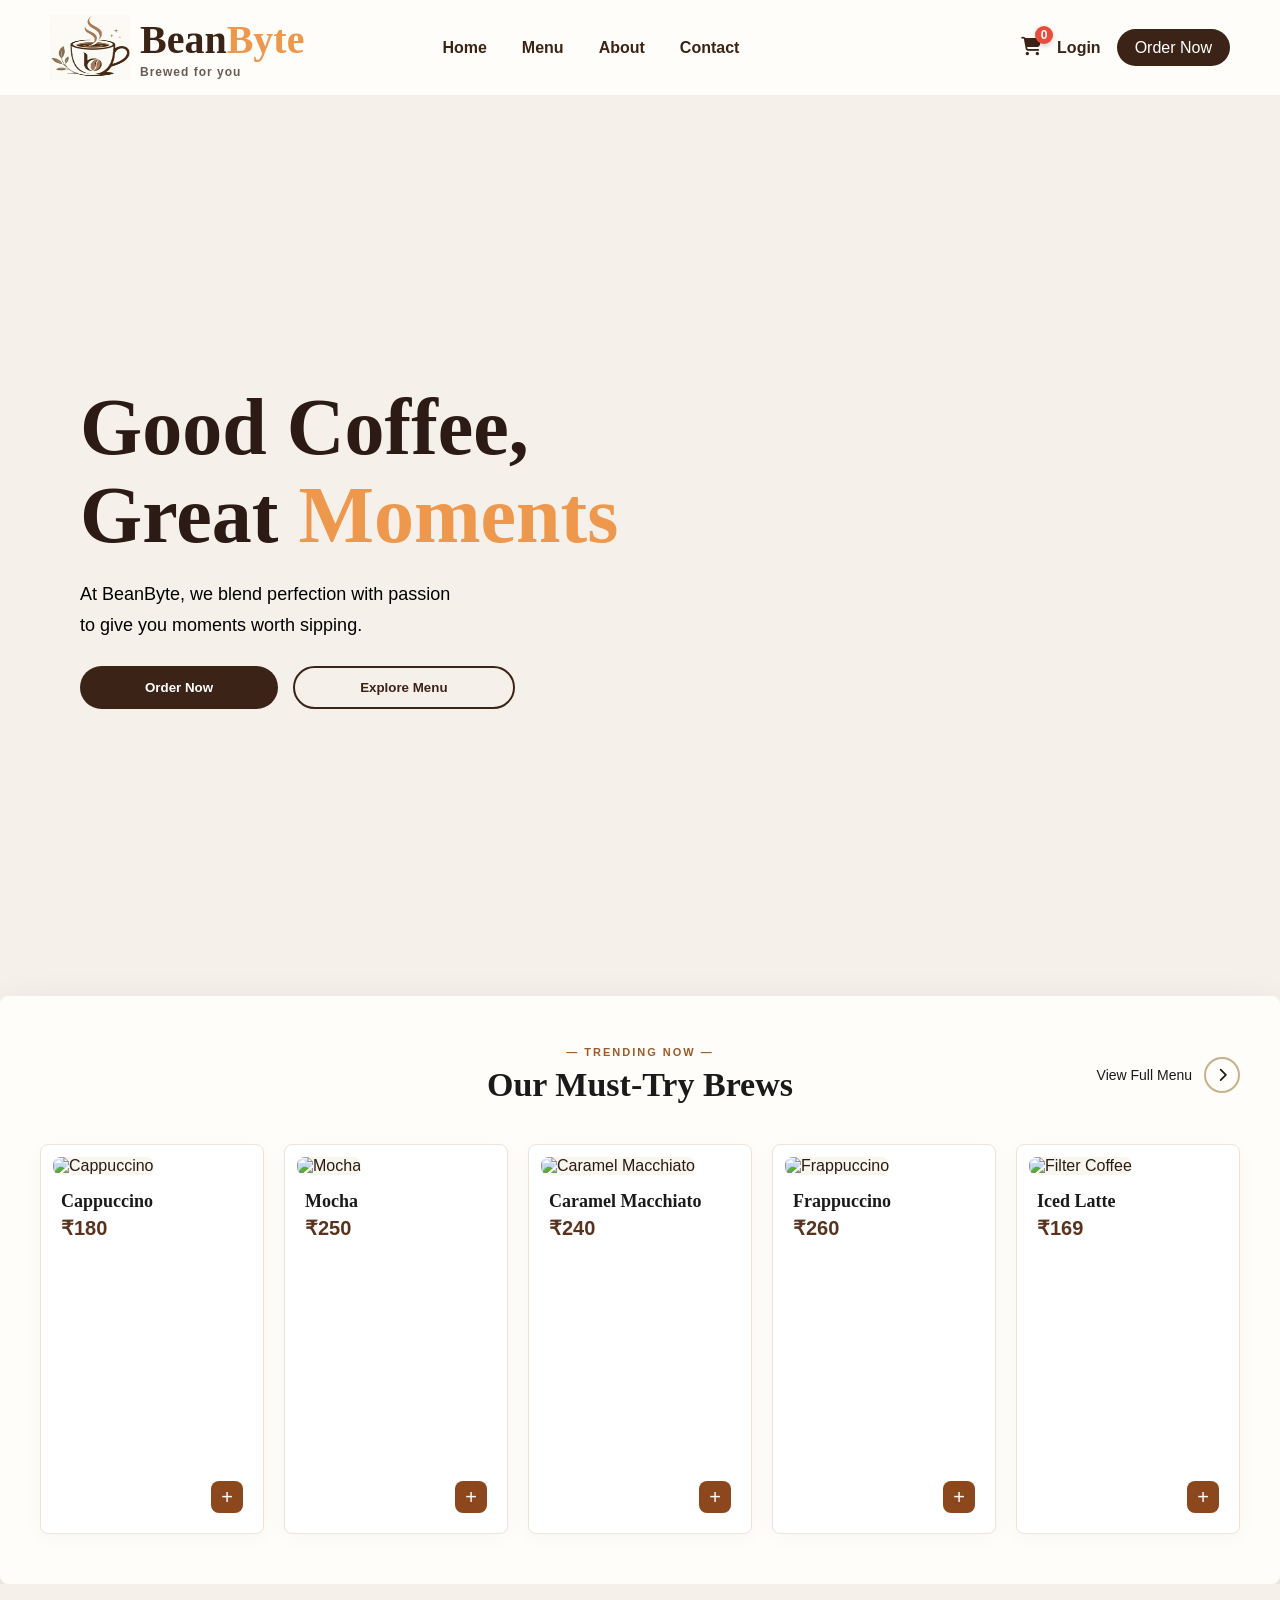
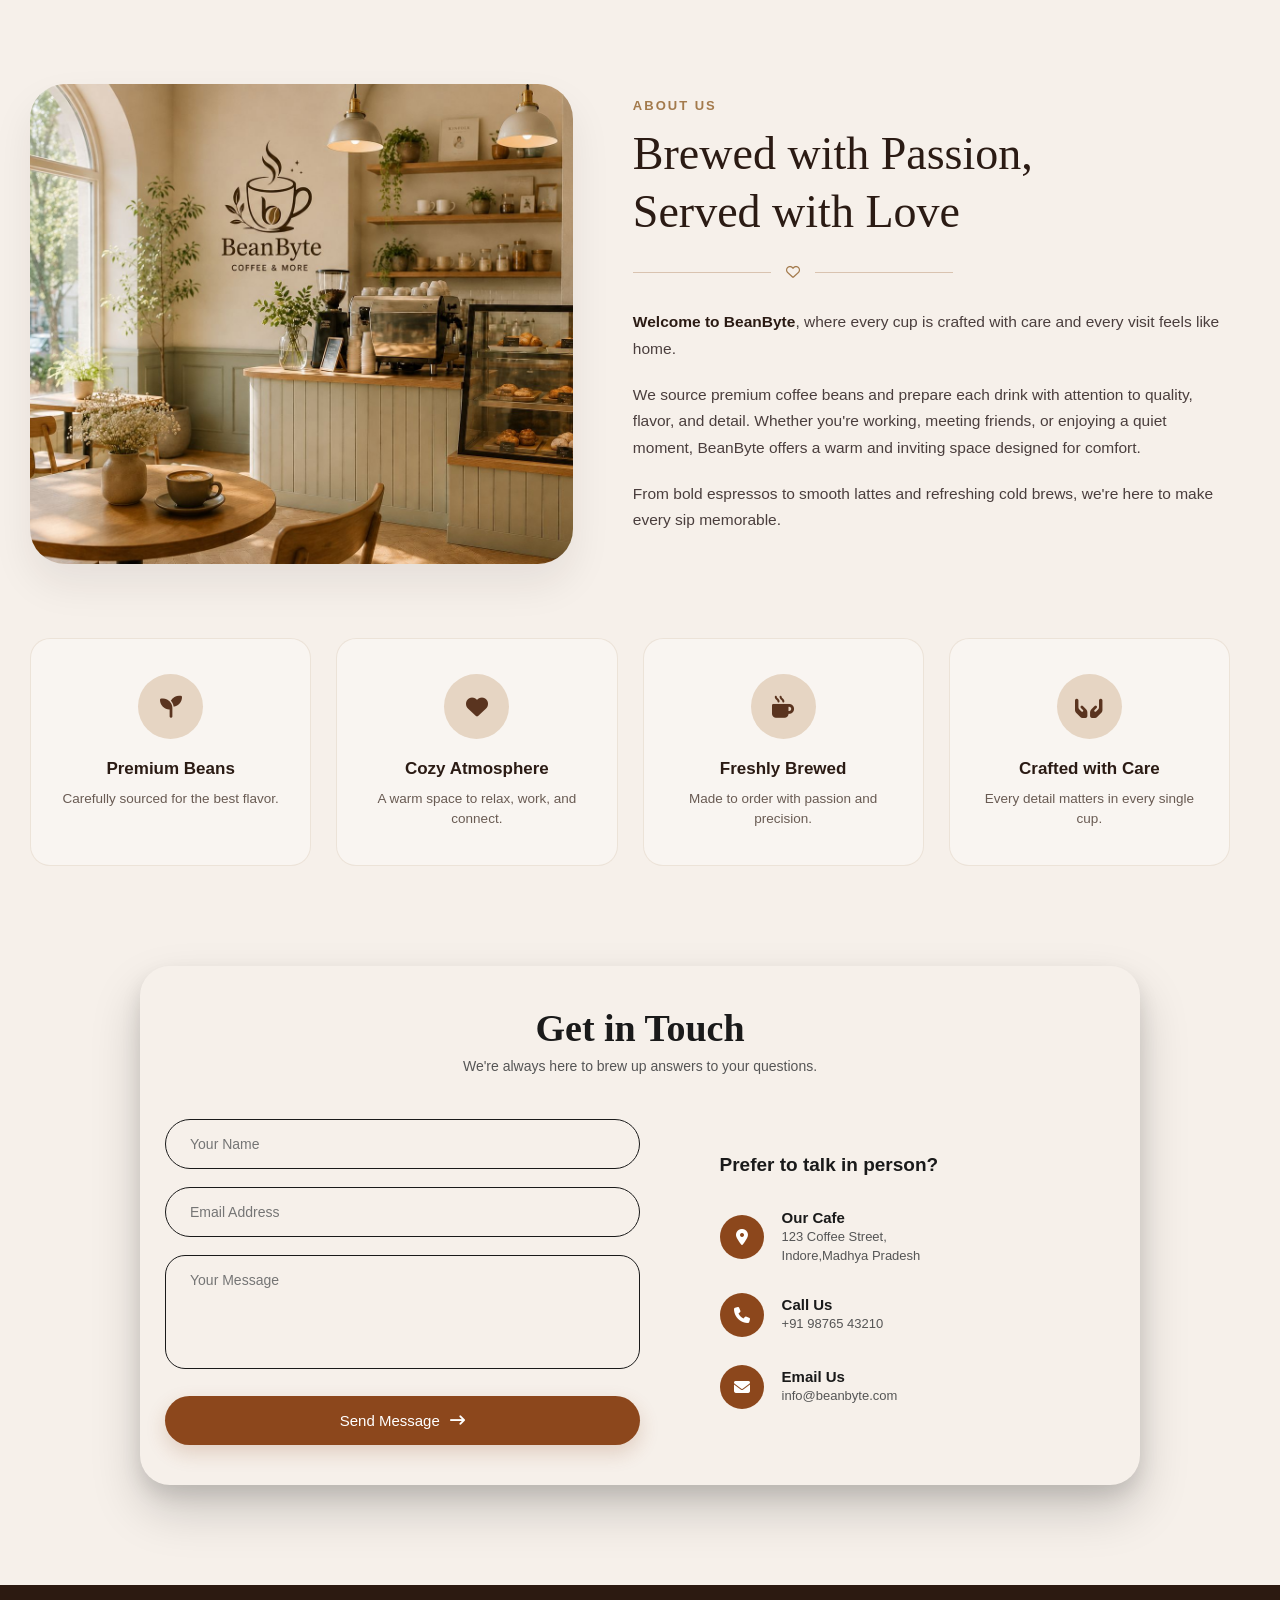
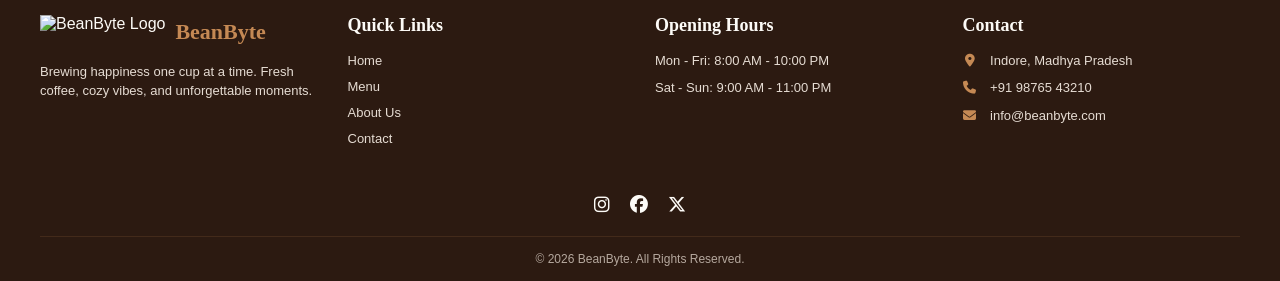
==== commit 034c6d32: "Update: push from assistant" ====
--- a/index.html
+++ b/index.html
@@ -47,6 +47,7 @@
                      <span id="cart-count">0</span>
                 </a>
             </li>
+            <li><a href="login.html" id="login-btn">Login</a></li>
             <li><a href="#" id="place-order-btn">Order Now</a></li>
 
         </ul>
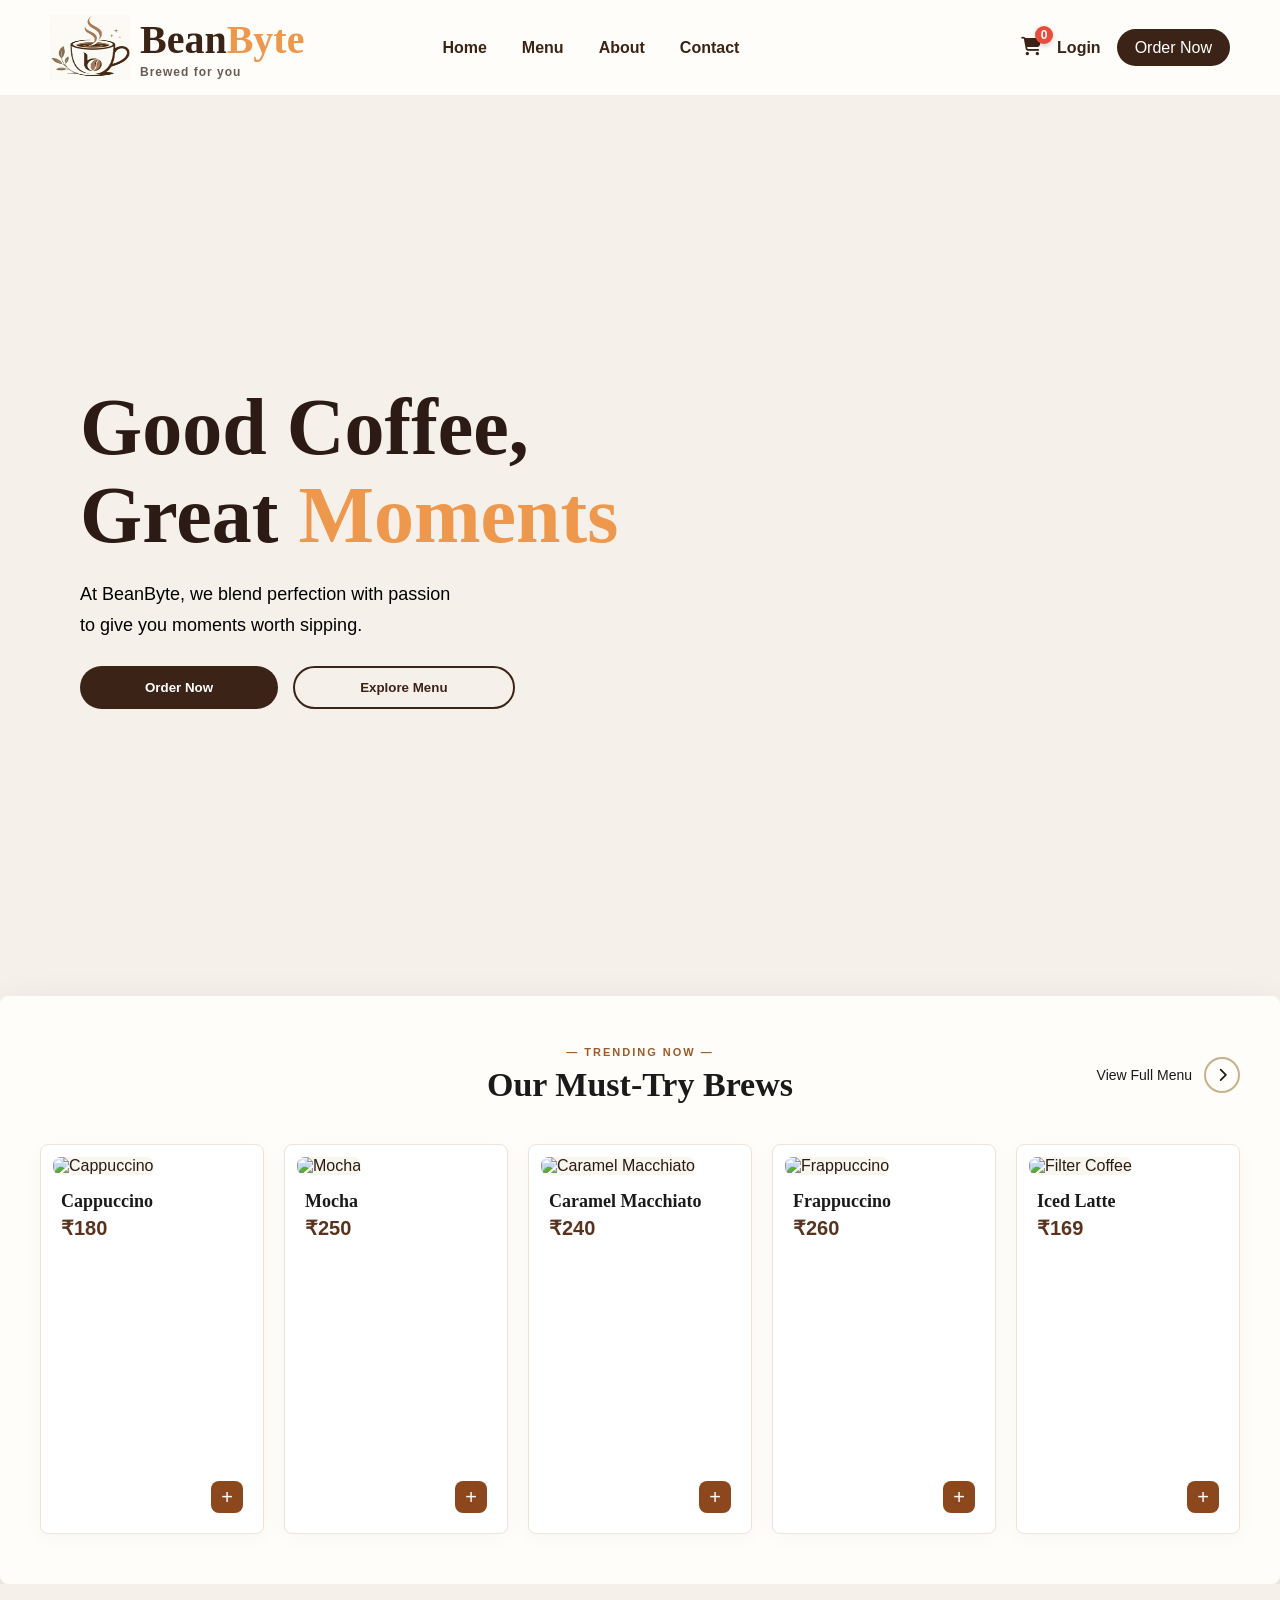
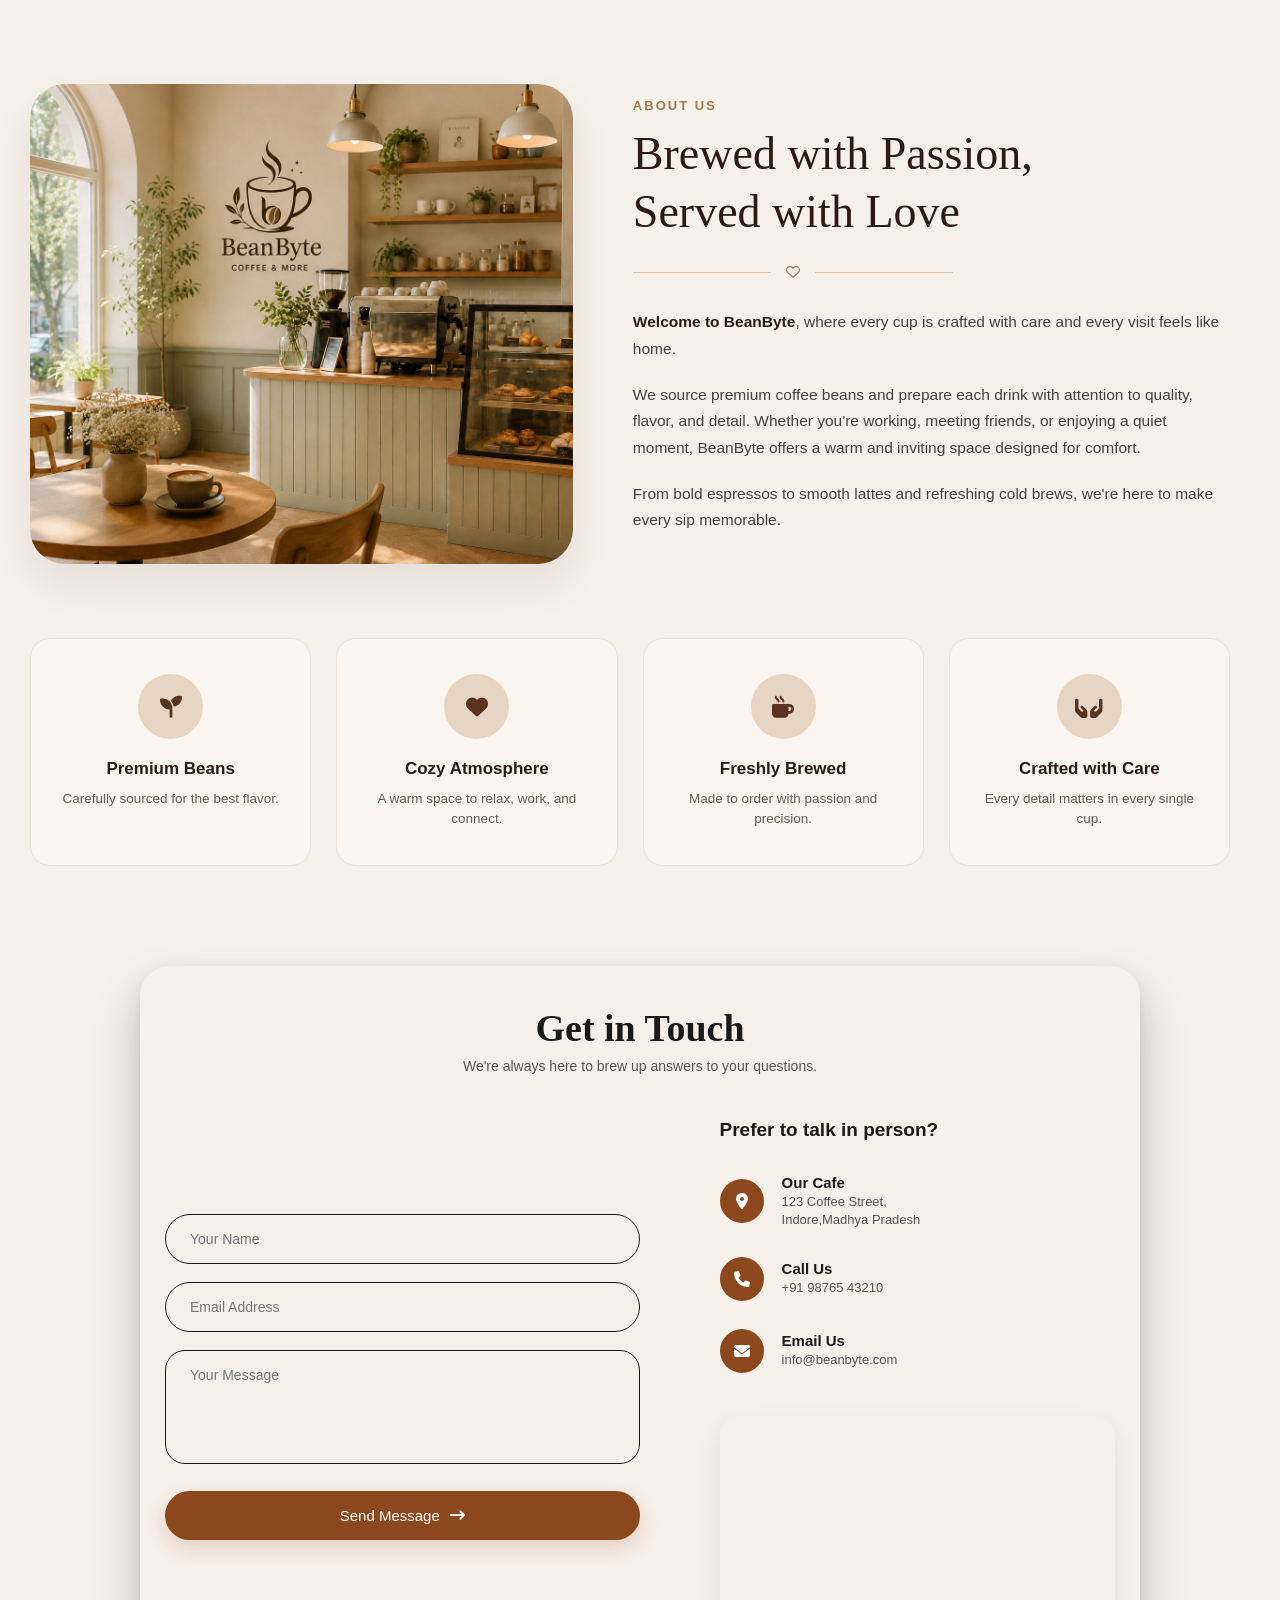
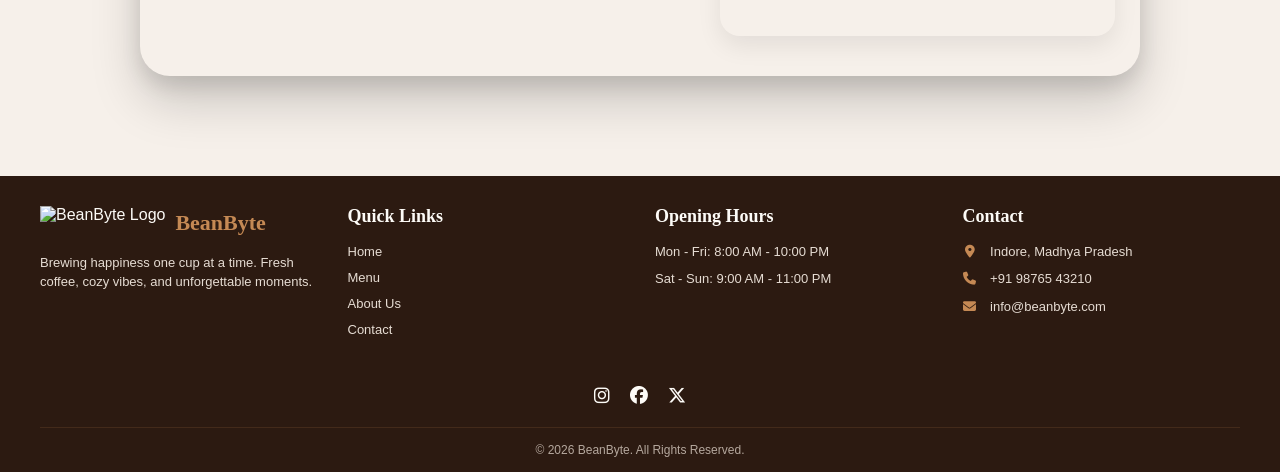
==== commit a4326cdc: "Initial commit: Added BeanByte coffee shop files" ====
--- a/index.html
+++ b/index.html
@@ -185,7 +185,11 @@
     <div class="about-main-content">
       
       <div class="about-image-col">
-        <img src="cafe.jpeg" alt="BeanByte Cafe Interior">
+        <!-- Highlight video of the cafe/coffee -->
+        <video autoplay loop muted playsinline class="about-video" poster="cafe.jpeg">
+          <!-- Local video file -->
+          <source src="cafe.mp4" type="video/mp4">
+        </video>
       </div>
       
       <div class="about-text-col">
@@ -301,6 +305,11 @@
             <h4>Email Us</h4>
             <p>info@beanbyte.com</p>
           </div>
+        </div>
+
+        <!-- Working Google Map Embed -->
+        <div class="map-container">
+          <iframe src="https://www.google.com/maps/embed?pb=!1m18!1m12!1m3!1d117763.5565735976!2d75.79380962386187!3d22.724204999999996!2m3!1f0!2f0!3f0!3m2!1i1024!2i768!4f13.1!3m3!1m2!1s0x3962fcad1b410ddb%3A0x96ec4da356240f4!2sIndore%2C%20Madhya%20Pradesh!5e0!3m2!1sen!2sin!4v1708420000000!5m2!1sen!2sin" allowfullscreen="" loading="lazy" referrerpolicy="no-referrer-when-downgrade"></iframe>
         </div>
       </div>
 
--- a/style.css
+++ b/style.css
@@ -783,6 +783,23 @@
   margin: 0;
   line-height: 1.4;
 }
+
+/* --- Map Container --- */
+.map-container {
+  margin-top: 15px;
+  border-radius: 20px;
+  overflow: hidden;
+  box-shadow: 0 10px 25px rgba(0, 0, 0, 0.08);
+  height: 220px;
+  width: 100%;
+}
+
+.map-container iframe {
+  width: 100%;
+  height: 100%;
+  border: none;
+}
+
 /* --- Fix to remove background from all icons --- */
 .send-message-btn i,
 .info-icon i {
@@ -838,7 +855,8 @@
     flex: 1;
 }
 
-.about-image-col img {
+.about-image-col img,
+.about-image-col video {
     width: 100%;
     height: 480px;
     object-fit: cover;
@@ -972,7 +990,8 @@
     .about-text-col h2 {
         font-size: 36px;
     }
-    .about-image-col img {
+    .about-image-col img,
+    .about-image-col video {
         height: 400px;
     }
     .about-features-grid {
@@ -991,7 +1010,8 @@
         text-align: center;
         gap: 30px;
     }
-    .about-image-col img {
+    .about-image-col img,
+    .about-image-col video {
         height: 320px;
         border-radius: 24px;
     }
